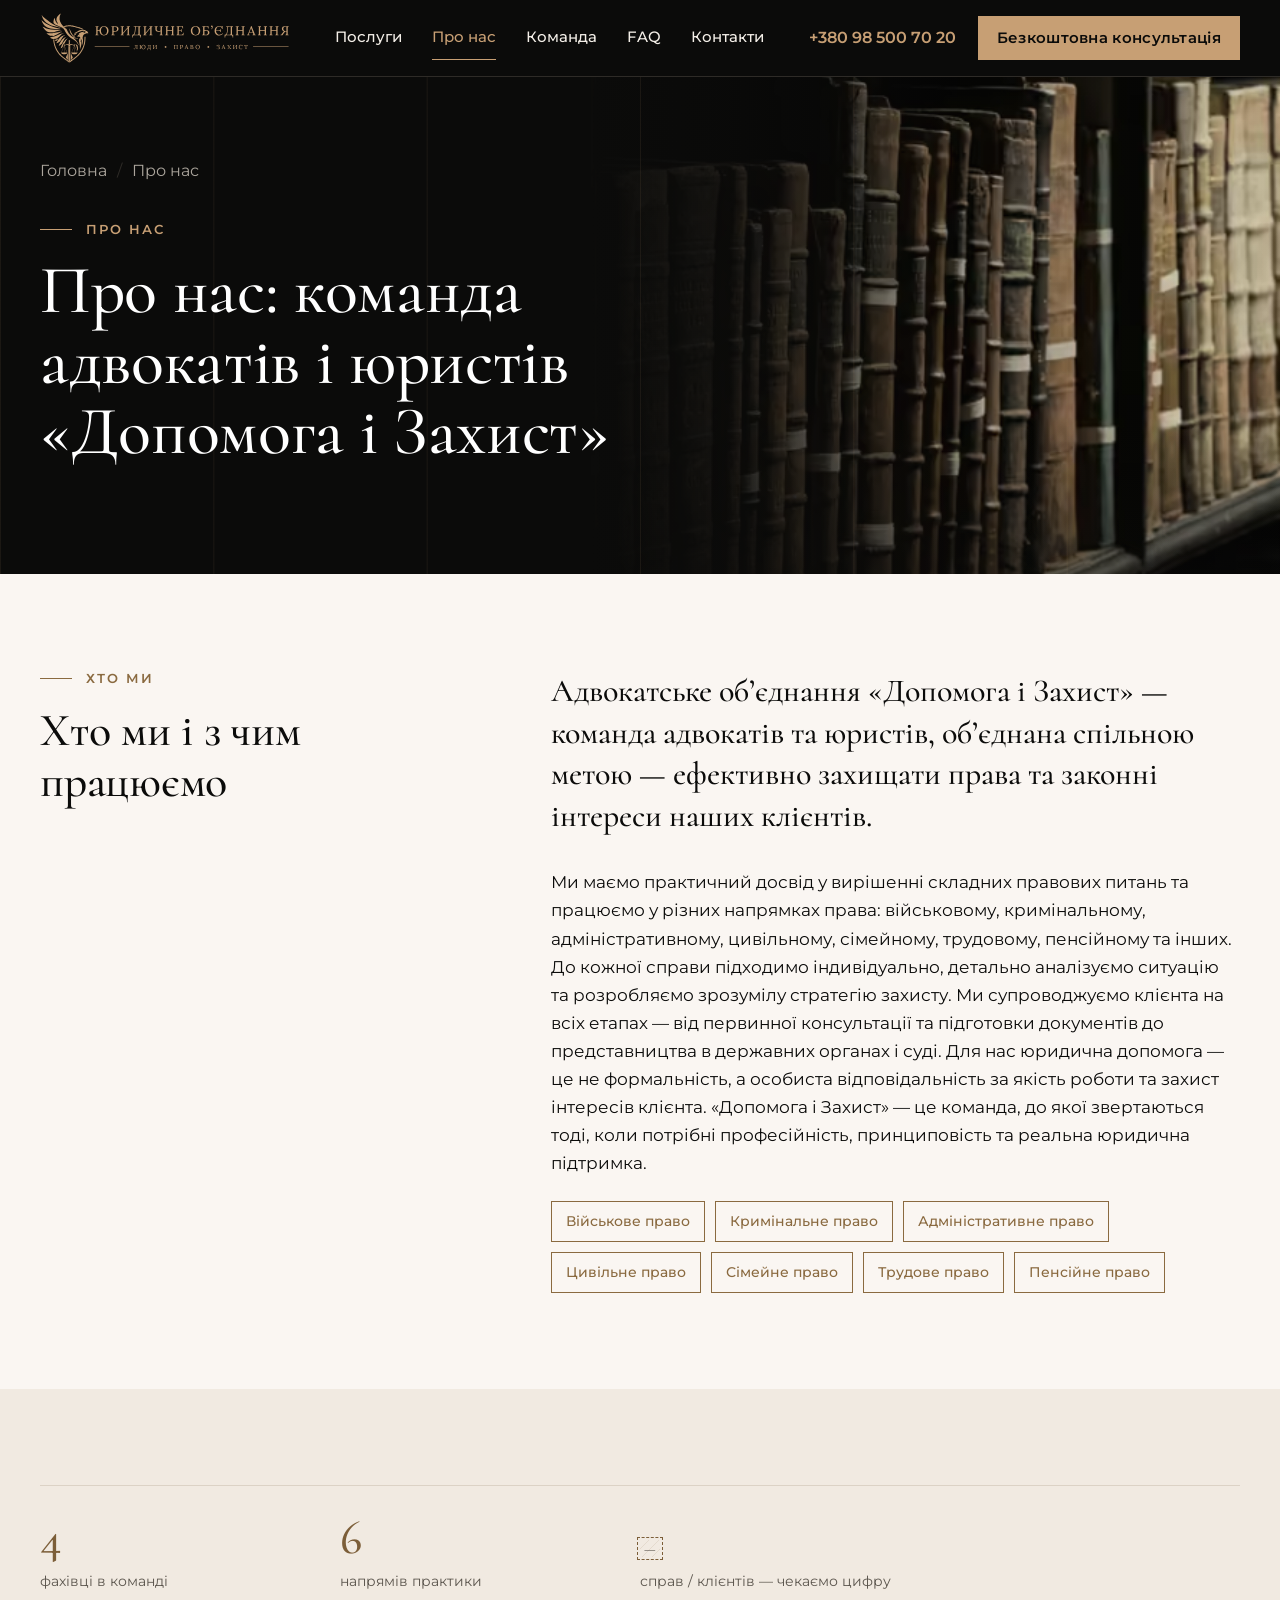
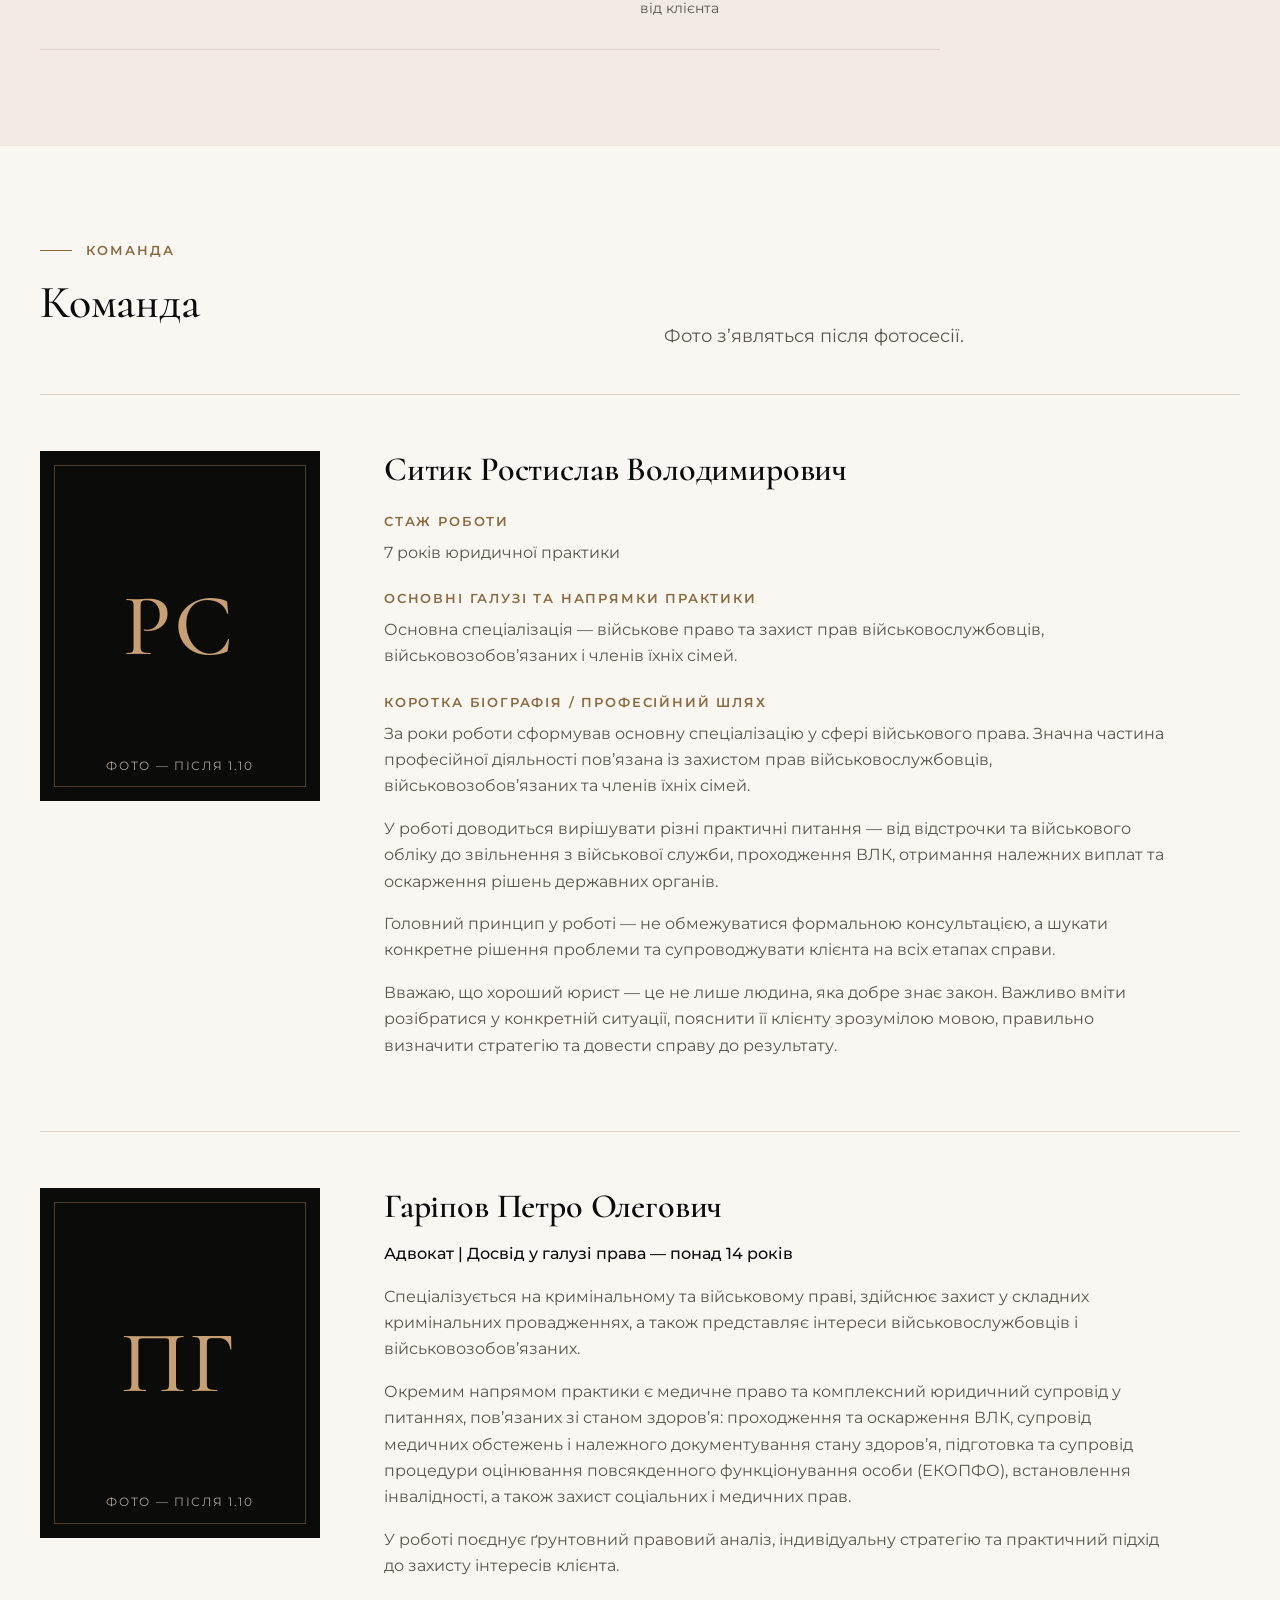
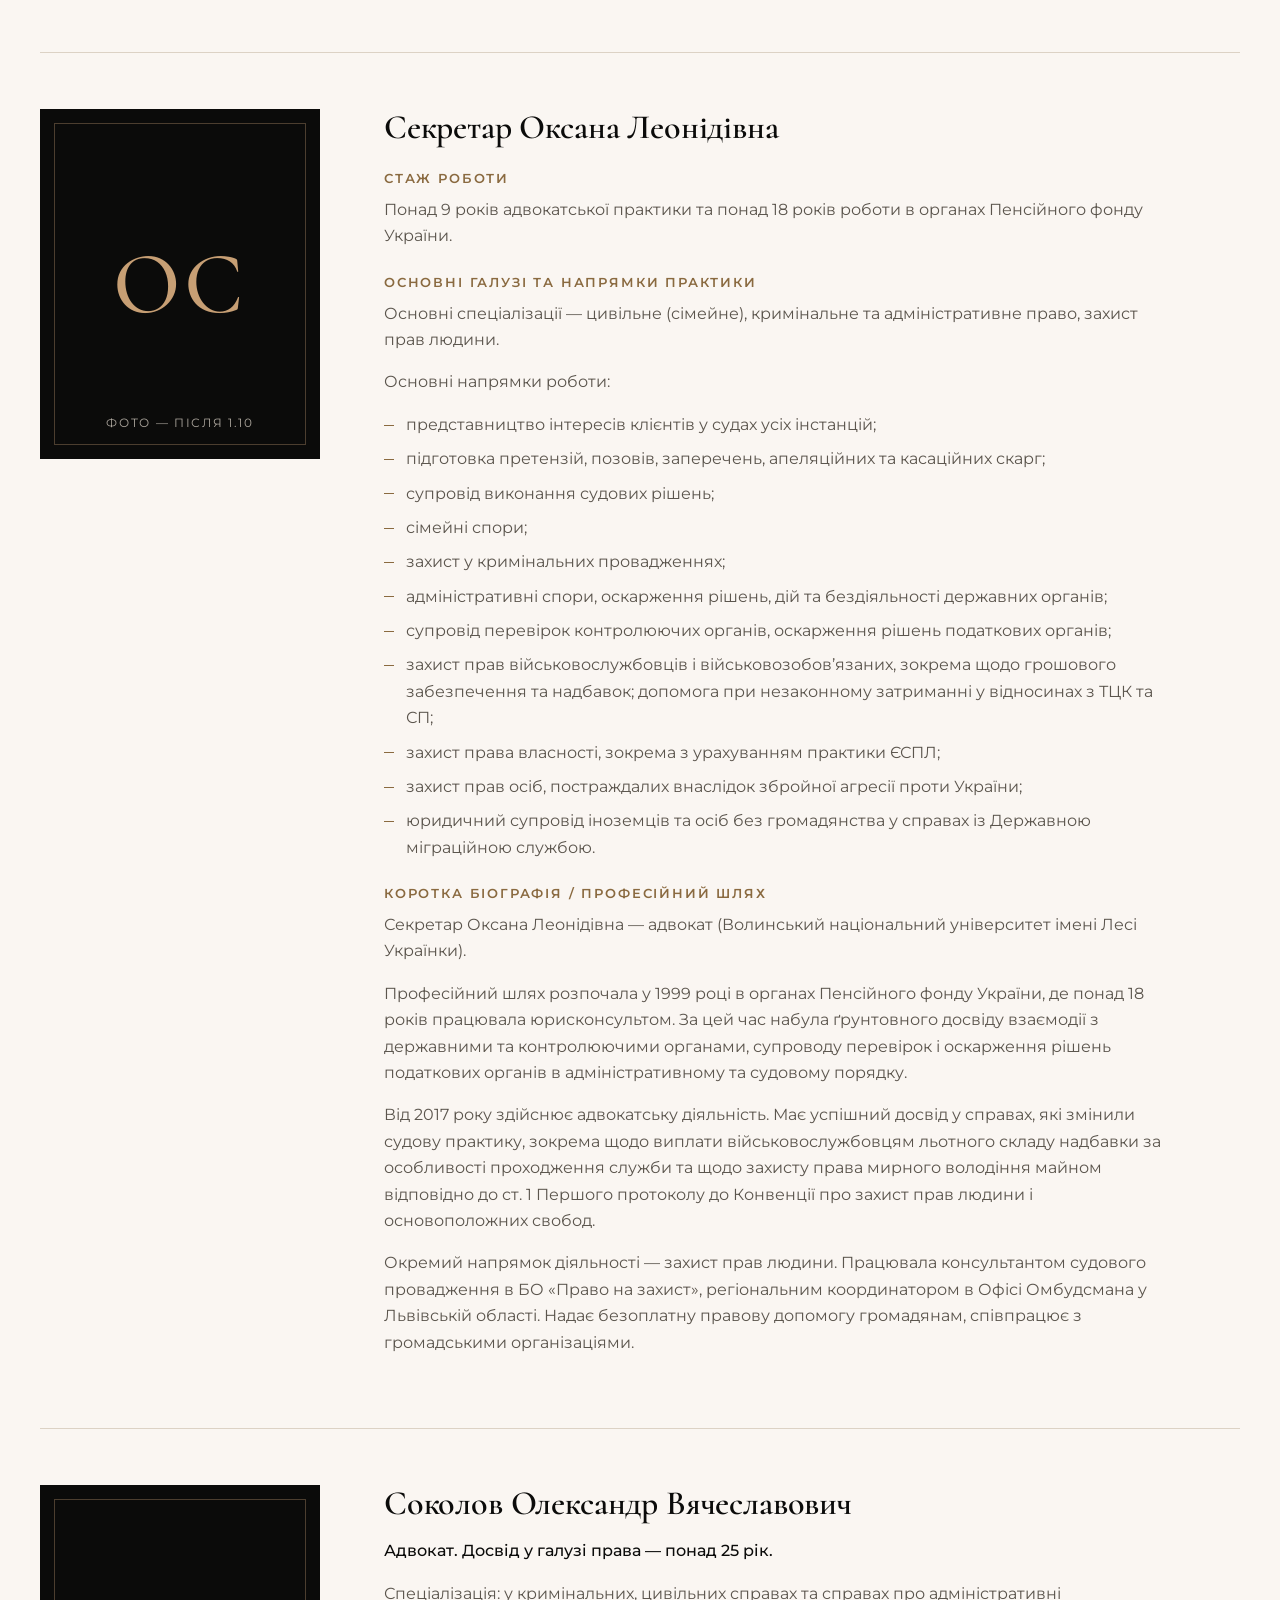
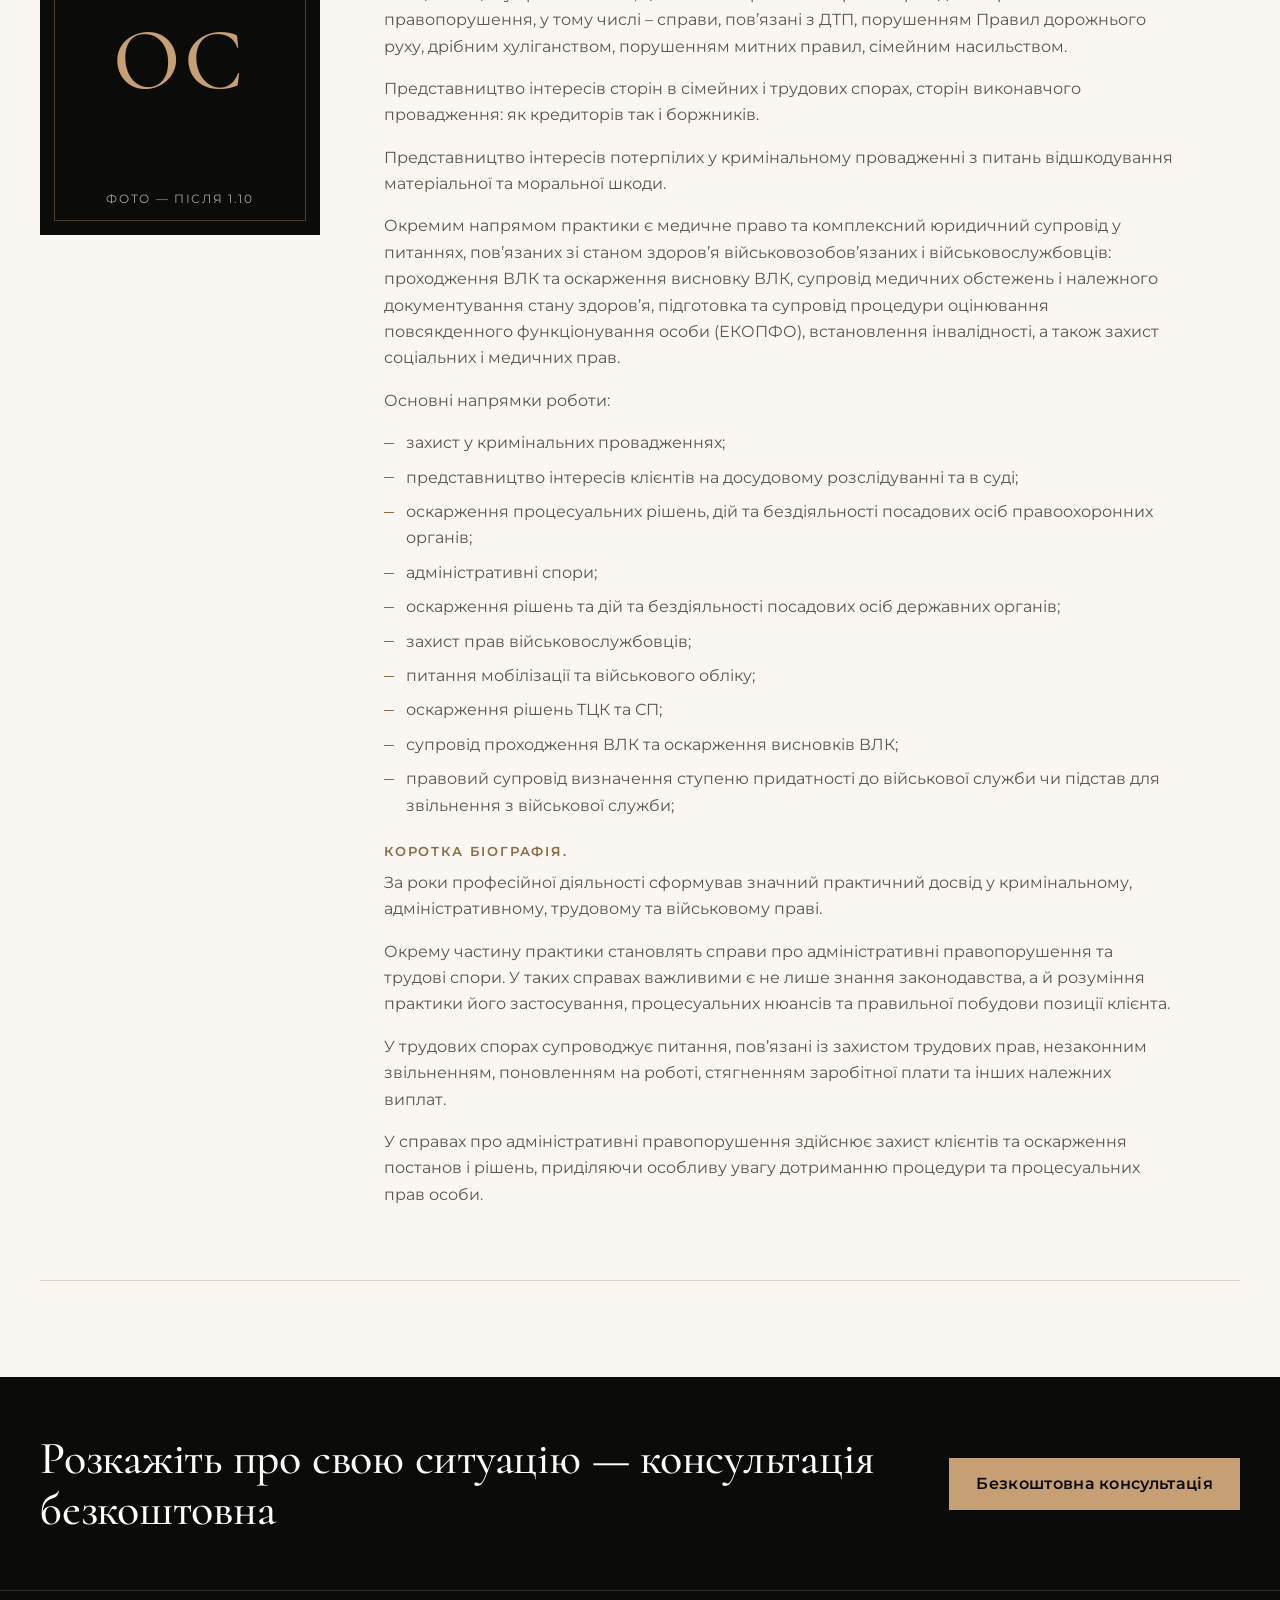
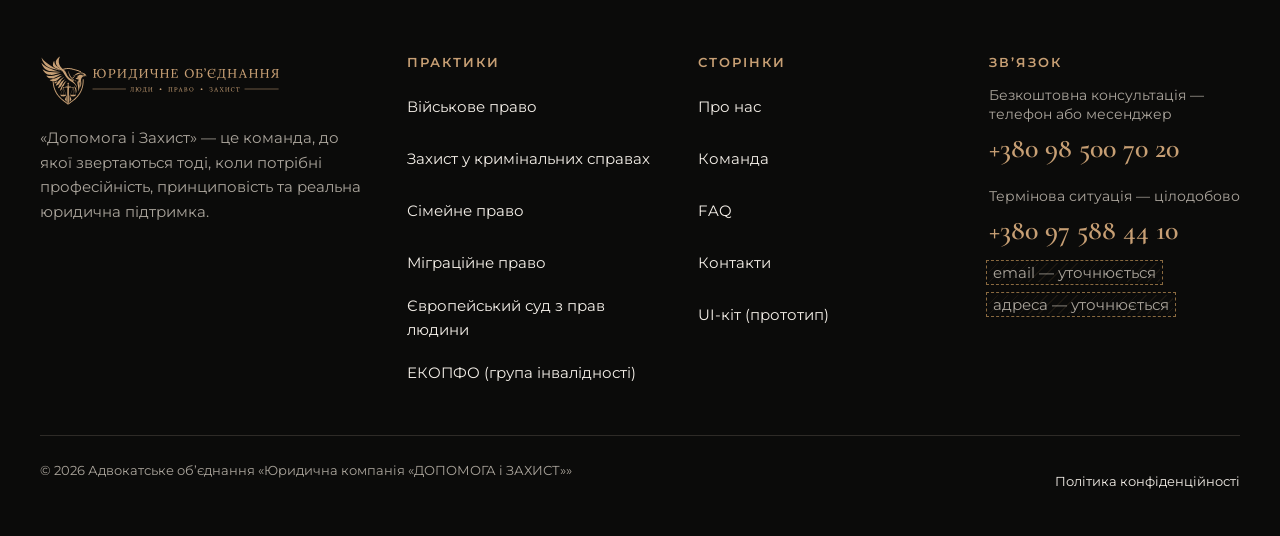
==== prototype/about.html @ 5a38465f "chore: client approval preview Co-Authored-By: Claude Opus 5.5 (1M context) <noreply@anthropic.com>" ====
<!doctype html>
<html lang="uk">
<head>
<meta charset="utf-8">
<meta name="viewport" content="width=device-width, initial-scale=1, viewport-fit=cover">
<meta name="robots" content="noindex,nofollow">
<title>Про нас: команда адвокатів і юристів | Допомога і Захист</title>
<meta name="description" content="«Допомога і Захист» — команда адвокатів і юристів: військове, кримінальне, сімейне, міграційне право, ЄСПЛ, ЕКОПФО. Досвід і спеціалізація кожного." data-draft="true">
<link rel="canonical" href="https://pravohelp.com.ua/pro-nas/">
<meta property="og:type" content="website">
<meta property="og:locale" content="uk_UA">
<meta property="og:site_name" content="Допомога і Захист">
<meta property="og:title" content="Про нас: команда адвокатів і юристів | Допомога і Захист">
<meta property="og:description" content="«Допомога і Захист» — команда адвокатів і юристів: військове, кримінальне, сімейне, міграційне право, ЄСПЛ, ЕКОПФО. Досвід і спеціалізація кожного.">
<meta property="og:url" content="https://pravohelp.com.ua/pro-nas/">
<meta property="og:image" content="https://pravohelp.com.ua/brand/favicon/favicon-512.png">
<meta name="twitter:card" content="summary">
<meta name="twitter:title" content="Про нас: команда адвокатів і юристів | Допомога і Захист">
<meta name="twitter:description" content="«Допомога і Захист» — команда адвокатів і юристів: військове, кримінальне, сімейне, міграційне право, ЄСПЛ, ЕКОПФО. Досвід і спеціалізація кожного.">
<meta name="twitter:image" content="https://pravohelp.com.ua/brand/favicon/favicon-512.png">
<script type="application/ld+json">{
 "@context": "https://schema.org",
 "@graph": [
  {
   "@type": [
    "Organization",
    "LegalService"
   ],
   "@id": "https://pravohelp.com.ua/#org",
   "name": "Допомога і Захист",
   "legalName": "Адвокатське об’єднання «Юридична компанія «ДОПОМОГА і ЗАХИСТ»»",
   "url": "https://pravohelp.com.ua/",
   "logo": "https://pravohelp.com.ua/brand/mark-shield.svg",
   "telephone": "+380985007020",
   "areaServed": "UA",
   "knowsAbout": [
    "Військове право",
    "Захист у кримінальних справах",
    "Сімейне право",
    "Міграційне право",
    "Європейський суд з прав людини",
    "ЕКОПФО (група інвалідності)"
   ],
   "contactPoint": [
    {
     "@type": "ContactPoint",
     "contactType": "консультація",
     "telephone": "+380985007020"
    },
    {
     "@type": "ContactPoint",
     "contactType": "термінова допомога",
     "telephone": "+380975884410",
     "hoursAvailable": {
      "@type": "OpeningHoursSpecification",
      "dayOfWeek": [
       "Monday",
       "Tuesday",
       "Wednesday",
       "Thursday",
       "Friday",
       "Saturday",
       "Sunday"
      ],
      "opens": "00:00",
      "closes": "23:59"
     }
    }
   ]
  },
  {
   "@type": "Person",
   "@id": "https://pravohelp.com.ua/pro-nas/#sytyk",
   "name": "Ситик Ростислав Володимирович",
   "worksFor": {
    "@id": "https://pravohelp.com.ua/#org"
   }
  },
  {
   "@type": "Person",
   "@id": "https://pravohelp.com.ua/pro-nas/#haripov",
   "name": "Гаріпов Петро Олегович",
   "worksFor": {
    "@id": "https://pravohelp.com.ua/#org"
   },
   "jobTitle": "Адвокат"
  },
  {
   "@type": "Person",
   "@id": "https://pravohelp.com.ua/pro-nas/#sekretar",
   "name": "Секретар Оксана Леонідівна",
   "worksFor": {
    "@id": "https://pravohelp.com.ua/#org"
   },
   "jobTitle": "Адвокат"
  },
  {
   "@type": "Person",
   "@id": "https://pravohelp.com.ua/pro-nas/#sokolov",
   "name": "Соколов Олександр Вячеславович",
   "worksFor": {
    "@id": "https://pravohelp.com.ua/#org"
   },
   "jobTitle": "Адвокат"
  },
  {
   "@type": "BreadcrumbList",
   "@id": "https://pravohelp.com.ua/pro-nas/#breadcrumb",
   "itemListElement": [
    {
     "@type": "ListItem",
     "position": 1,
     "name": "Головна",
     "item": "https://pravohelp.com.ua/"
    },
    {
     "@type": "ListItem",
     "position": 2,
     "name": "Про нас",
     "item": "https://pravohelp.com.ua/pro-nas/"
    }
   ]
  }
 ]
}</script>
<link rel="icon" href="../brand/favicon/favicon.svg" type="image/svg+xml">
<link rel="preload" href="fonts/cormorant-cyrillic-500-normal.woff2" as="font" type="font/woff2" crossorigin>
<link rel="preload" href="fonts/montserrat-cyrillic-400-normal.woff2" as="font" type="font/woff2" crossorigin>
<link rel="stylesheet" href="assets/style.css">
</head>
<body>
<a class="skip" href="#main">Перейти до змісту</a>
<header class="site-header">
  <div class="container">
    <a class="brand" href="index.html"><img src="../brand/logo-horizontal-dark.svg" alt="Допомога і Захист — на головну" width="250" height="53"></a>
    <nav class="nav" aria-label="Головне меню"><ul><li><a href="index.html#practices">Послуги</a></li><li><a href="about.html" aria-current="page">Про нас</a></li><li><a href="about.html#team">Команда</a></li><li><a href="faq.html">FAQ</a></li><li><a href="contacts.html">Контакти</a></li></ul></nav>
    <div class="header-cta">
      <a class="tel" href="tel:+380985007020">+380 98 500 70 20</a>
      <a class="btn btn--gold" href="contacts.html#form">Безкоштовна консультація</a>
    </div>
    <button class="burger" type="button" aria-expanded="false" aria-controls="mobile-nav"><span></span><span></span><span></span><span class="visually-hidden">Меню</span></button>
  </div>
  <nav class="mobile-nav" id="mobile-nav" aria-label="Мобільне меню"><div class="mobile-nav__top"><span class="mobile-nav__title">Меню</span><button class="mobile-nav__close" type="button" aria-label="Закрити меню"><span aria-hidden="true"></span><span aria-hidden="true"></span></button></div><ul><li><a href="index.html#practices">Послуги</a></li><li><a href="about.html" aria-current="page">Про нас</a></li><li><a href="about.html#team">Команда</a></li><li><a href="faq.html">FAQ</a></li><li><a href="contacts.html">Контакти</a></li></ul><div class="mobile-nav__cta"><a class="btn btn--gold" href="contacts.html#form">Безкоштовна консультація</a><a class="tel-big" href="tel:+380985007020">+380 98 500 70 20</a></div></nav>
</header>
<main id="main">

<section class="page-hero page-hero--photo" aria-labelledby="a-title">
  <div class="hero-photo" aria-hidden="true"><picture><source media="(min-width: 960px)" type="image/avif" srcset="img/law-library-960.avif 960w, img/law-library-1600.avif 1600w" sizes="62vw"><source media="(min-width: 960px)" type="image/webp" srcset="img/law-library-960.webp 960w, img/law-library-1600.webp 1600w" sizes="62vw"><source media="(min-width: 960px)" srcset="img/law-library-960.jpg 960w, img/law-library-1600.jpg 1600w" sizes="62vw"><source type="image/avif" srcset="img/law-library-m-480.avif 480w, img/law-library-m-960.avif 960w" sizes="100vw"><source type="image/webp" srcset="img/law-library-m-480.webp 480w, img/law-library-m-960.webp 960w" sizes="100vw"><img src="img/law-library-m-480.jpg" srcset="img/law-library-m-480.jpg 480w, img/law-library-m-960.jpg 960w" sizes="100vw" width="480" height="640" alt="" decoding="async"></picture></div>
  <div class="container">
    <nav class="crumbs" aria-label="Хлібні крихти"><ol><li><a href="index.html">Головна</a></li><li aria-current="page">Про нас</li></ol></nav>
    <p class="eyebrow">Про нас</p>
    <h1 id="a-title" data-draft="true">Про нас: команда адвокатів і юристів «Допомога і Захист»</h1>
  </div>
</section>

<section class="section" aria-labelledby="story-title">
  <div class="container two-col">
    <div><p class="eyebrow">Хто ми</p><h2 id="story-title" data-draft="true">Хто ми і з чим працюємо</h2></div>
    <div class="prose">
      <p class="big">Адвокатське об’єднання «Допомога і Захист» — команда адвокатів та юристів, об’єднана спільною метою — ефективно захищати права та законні інтереси наших клієнтів.</p>
      <p>Ми маємо практичний досвід у вирішенні складних правових питань та працюємо у різних напрямках права: військовому, кримінальному, адміністративному, цивільному, сімейному, трудовому, пенсійному та інших. До кожної справи підходимо індивідуально, детально аналізуємо ситуацію та розробляємо зрозумілу стратегію захисту. Ми супроводжуємо клієнта на всіх етапах — від первинної консультації та підготовки документів до представництва в державних органах і суді. Для нас юридична допомога — це не формальність, а особиста відповідальність за якість роботи та захист інтересів клієнта. «Допомога і Захист» — це команда, до якої звертаються тоді, коли потрібні професійність, принциповість та реальна юридична підтримка.</p>
      <ul class="areas" aria-label="Напрями права" data-draft="true"><li>Військове право</li><li>Кримінальне право</li><li>Адміністративне право</li><li>Цивільне право</li><li>Сімейне право</li><li>Трудове право</li><li>Пенсійне право</li></ul>
    </div>
  </div>
</section>

<section class="section section--sand" aria-labelledby="facts-title">
  <div class="container">
    <h2 id="facts-title" class="visually-hidden">Коротко</h2>
    <ul class="stats" data-draft="true">
      <li><strong>4</strong><span>фахівці в команді</span></li>
      <li><strong>6</strong><span>напрямів практики</span></li>
      <li><strong><span class="ph">—</span></strong><span>справ / клієнтів — чекаємо цифру від клієнта</span></li>
    </ul>
  </div>
</section>

<section class="section" id="team" aria-labelledby="team-title">
  <div class="container">
    <div class="section-head section-head--split">
      <div><p class="eyebrow">Команда</p><h2 id="team-title">Команда</h2></div>
      <p class="lead" data-draft="true">Фото з’являться після фотосесії.</p>
    </div>
    <div class="bios">
      <article class="bio">
        <div class="bio__side"><div class="member__photo" role="img" aria-label="Фото буде після фотосесії"><span class="member__initials" aria-hidden="true">РС</span><small data-draft="true">Фото — після 1.10</small></div></div>
        <div class="bio__body"><h3>Ситик Ростислав Володимирович</h3><div class="bio__text"><h4>Стаж роботи</h4><p>7 років юридичної практики</p><h4>Основні галузі та напрямки практики</h4><p>Основна спеціалізація — військове право та захист прав військовослужбовців, військовозобов’язаних і членів їхніх сімей.</p><h4>Коротка біографія / професійний шлях</h4><p>За роки роботи сформував основну спеціалізацію у сфері військового права. Значна частина професійної діяльності пов’язана із захистом прав військовослужбовців, військовозобов’язаних та членів їхніх сімей.</p><p>У роботі доводиться вирішувати різні практичні питання — від відстрочки та військового обліку до звільнення з військової служби, проходження ВЛК, отримання належних виплат та оскарження рішень державних органів.</p><p>Головний принцип у роботі — не обмежуватися формальною консультацією, а шукати конкретне рішення проблеми та супроводжувати клієнта на всіх етапах справи.</p><p>Вважаю, що хороший юрист — це не лише людина, яка добре знає закон. Важливо вміти розібратися у конкретній ситуації, пояснити її клієнту зрозумілою мовою, правильно визначити стратегію та довести справу до результату.</p></div></div>
      </article>
      <article class="bio">
        <div class="bio__side"><div class="member__photo" role="img" aria-label="Фото буде після фотосесії"><span class="member__initials" aria-hidden="true">ПГ</span><small data-draft="true">Фото — після 1.10</small></div></div>
        <div class="bio__body"><h3>Гаріпов Петро Олегович</h3><div class="bio__text"><p>Адвокат | Досвід у галузі права — понад 14 років</p><p>Спеціалізується на кримінальному та військовому праві, здійснює захист у складних кримінальних провадженнях, а також представляє інтереси військовослужбовців і військовозобов’язаних.</p><p>Окремим напрямом практики є медичне право та комплексний юридичний супровід у питаннях, пов’язаних зі станом здоров’я: проходження та оскарження ВЛК, супровід медичних обстежень і належного документування стану здоров’я, підготовка та супровід процедури оцінювання повсякденного функціонування особи (ЕКОПФО), встановлення інвалідності, а також захист соціальних і медичних прав.</p><p>У роботі поєднує ґрунтовний правовий аналіз, індивідуальну стратегію та практичний підхід до захисту інтересів клієнта.</p></div></div>
      </article>
      <article class="bio">
        <div class="bio__side"><div class="member__photo" role="img" aria-label="Фото буде після фотосесії"><span class="member__initials" aria-hidden="true">ОС</span><small data-draft="true">Фото — після 1.10</small></div></div>
        <div class="bio__body"><h3>Секретар Оксана Леонідівна</h3><div class="bio__text"><h4>Стаж роботи</h4><p>Понад 9 років адвокатської практики та понад 18 років роботи в органах Пенсійного фонду України.</p><h4>Основні галузі та напрямки практики</h4><p>Основні спеціалізації — цивільне (сімейне), кримінальне та адміністративне право, захист прав людини.</p><p>Основні напрямки роботи:</p><ul><li>представництво інтересів клієнтів у судах усіх інстанцій;</li><li>підготовка претензій, позовів, заперечень, апеляційних та касаційних скарг;</li><li>супровід виконання судових рішень;</li><li>сімейні спори;</li><li>захист у кримінальних провадженнях;</li><li>адміністративні спори, оскарження рішень, дій та бездіяльності державних органів;</li><li>супровід перевірок контролюючих органів, оскарження рішень податкових органів;</li><li>захист прав військовослужбовців і військовозобов’язаних, зокрема щодо грошового забезпечення та надбавок; допомога при незаконному затриманні у відносинах з ТЦК та СП;</li><li>захист права власності, зокрема з урахуванням практики ЄСПЛ;</li><li>захист прав осіб, постраждалих внаслідок збройної агресії проти України;</li><li>юридичний супровід іноземців та осіб без громадянства у справах із Державною міграційною службою.</li></ul><h4>Коротка біографія / професійний шлях</h4><p>Секретар Оксана Леонідівна — адвокат (Волинський національний університет імені Лесі Українки).</p><p>Професійний шлях розпочала у 1999 році в органах Пенсійного фонду України, де понад 18 років працювала юрисконсультом. За цей час набула ґрунтовного досвіду взаємодії з державними та контролюючими органами, супроводу перевірок і оскарження рішень податкових органів в адміністративному та судовому порядку.</p><p>Від 2017 року здійснює адвокатську діяльність. Має успішний досвід у справах, які змінили судову практику, зокрема щодо виплати військовослужбовцям льотного складу надбавки за особливості проходження служби та щодо захисту права мирного володіння майном відповідно до ст. 1 Першого протоколу до Конвенції про захист прав людини і основоположних свобод.</p><p>Окремий напрямок діяльності — захист прав людини. Працювала консультантом судового провадження в БО «Право на захист», регіональним координатором в Офісі Омбудсмана у Львівській області. Надає безоплатну правову допомогу громадянам, співпрацює з громадськими організаціями.</p></div></div>
      </article>
      <article class="bio">
        <div class="bio__side"><div class="member__photo" role="img" aria-label="Фото буде після фотосесії"><span class="member__initials" aria-hidden="true">ОС</span><small data-draft="true">Фото — після 1.10</small></div></div>
        <div class="bio__body"><h3>Соколов Олександр <span data-typo="true" title="Друкарська помилка в джерелі — уточнити">Вячеславович</span></h3><div class="bio__text"><p>Адвокат. Досвід у галузі права — <span data-typo="true" title="Друкарська помилка в джерелі — уточнити">понад 25 рік</span>.</p><p>Спеціалізація: у кримінальних, цивільних справах та справах про адміністративні правопорушення, у тому числі – справи, пов’язані з ДТП, порушенням Правил дорожнього руху, дрібним хуліганством, порушенням митних правил, сімейним насильством.</p><p>Представництво інтересів сторін в сімейних і трудових спорах, сторін виконавчого провадження: як кредиторів так і боржників.</p><p>Представництво інтересів потерпілих у кримінальному провадженні з питань відшкодування матеріальної та моральної шкоди.</p><p>Окремим напрямом практики є медичне право та комплексний юридичний супровід у питаннях, пов’язаних зі станом здоров’я військовозобов’язаних і військовослужбовців: проходження ВЛК та оскарження висновку ВЛК, супровід медичних обстежень і належного документування стану здоров’я, підготовка та супровід процедури оцінювання повсякденного функціонування особи (ЕКОПФО), встановлення інвалідності, а також захист соціальних і медичних прав.</p><p>Основні напрямки роботи:</p><ul><li>захист у кримінальних провадженнях;</li><li>представництво інтересів клієнтів на досудовому розслідуванні та в суді;</li><li>оскарження процесуальних рішень, дій та бездіяльності посадових осіб правоохоронних органів;</li><li>адміністративні спори;</li><li><span data-typo="true" title="Друкарська помилка в джерелі — уточнити">оскарження рішень та дій та бездіяльності</span> посадових осіб державних органів;</li><li>захист прав військовослужбовців;</li><li>питання мобілізації та військового обліку;</li><li>оскарження рішень ТЦК та СП;</li><li>супровід проходження ВЛК та оскарження висновків ВЛК;</li><li>правовий супровід визначення <span data-typo="true" title="Друкарська помилка в джерелі — уточнити">ступеню придатності</span> до військової служби чи підстав для звільнення з військової служби;</li></ul><h4>Коротка біографія.</h4><p>За роки професійної діяльності сформував значний практичний досвід у кримінальному, адміністративному, трудовому та військовому праві.</p><p>Окрему частину практики становлять справи про адміністративні правопорушення та трудові спори. У таких справах важливими є не лише знання законодавства, а й розуміння практики його застосування, процесуальних нюансів та правильної побудови позиції клієнта.</p><p>У трудових спорах супроводжує питання, пов’язані із захистом трудових прав, незаконним звільненням, поновленням на роботі, стягненням заробітної плати та інших належних виплат.</p><p>У справах про адміністративні правопорушення здійснює захист клієнтів та оскарження постанов і рішень, приділяючи особливу увагу дотриманню процедури та процесуальних прав особи.</p></div></div>
      </article>
    </div>
  </div>
</section>

<section class="cta-band" aria-labelledby="cta-title">
  <div class="container">
    <h2 id="cta-title" data-draft="true">Розкажіть про свою ситуацію — консультація безкоштовна</h2>
    <a class="btn btn--gold" href="contacts.html#form">Безкоштовна консультація</a>
  </div>
</section>
</main>
<footer class="site-footer">
  <div class="container">
    <div>
      <a class="brand" href="index.html"><img src="../brand/logo-horizontal-dark.svg" alt="Допомога і Захист" width="240" height="51"></a>
      <p style="margin-top:20px;max-width:34ch">«Допомога і Захист» — це команда, до якої звертаються тоді, коли потрібні професійність, принциповість та реальна юридична підтримка.</p>
    </div>
    <div>
      <h2>Практики</h2>
      <ul><li><a href="practice.html">Військове право</a></li><li><a href="practice.html">Захист у кримінальних справах</a></li><li><a href="practice.html">Сімейне право</a></li><li><a href="practice.html">Міграційне право</a></li><li><a href="practice.html">Європейський суд з прав людини</a></li><li><a href="practice.html">ЕКОПФО (група інвалідності)</a></li></ul>
    </div>
    <div>
      <h2>Сторінки</h2>
      <ul><li><a href="about.html">Про нас</a></li><li><a href="about.html#team">Команда</a></li><li><a href="faq.html">FAQ</a></li><li><a href="contacts.html">Контакти</a></li><li><a href="ui-kit.html">UI-кіт (прототип)</a></li></ul>
    </div>
    <div>
      <h2>Зв’язок</h2>
      <ul>
        <li class="foot-tel"><small>Безкоштовна консультація — телефон або месенджер</small><a class="tel" href="tel:+380985007020">+380 98 500 70 20</a></li>
        <li class="foot-tel"><small>Термінова ситуація — цілодобово</small><a class="tel" href="tel:+380975884410">+380 97 588 44 10</a></li>
        <li><span class="ph" data-draft="true">email — уточнюється</span></li>
        <li><span class="ph" data-draft="true">адреса — уточнюється</span></li>
      </ul>
    </div>
    <div class="footer-bottom">
      <span>© 2026 Адвокатське об’єднання «Юридична компанія «ДОПОМОГА і ЗАХИСТ»»</span>
      <a href="#" data-draft="true">Політика конфіденційності</a>
    </div>
  </div>
</footer>
<nav class="mobile-bar" aria-label="Швидкий зв’язок">
  <a href="tel:+380985007020"><svg viewBox="0 0 24 24" fill="none" stroke="currentColor" stroke-width="1.6" aria-hidden="true"><path d="M5 3h4l2 5-2.5 1.5a11 11 0 0 0 6 6L16 13l5 2v4a2 2 0 0 1-2 2A16 16 0 0 1 3 5a2 2 0 0 1 2-2z"/></svg>Зателефонувати</a>
  <a href="contacts.html#form"><svg viewBox="0 0 24 24" fill="none" stroke="currentColor" stroke-width="1.6" aria-hidden="true"><path d="M4 5h16v11H9l-5 4z"/></svg>Написати</a>
</nav>
<script src="assets/site.js" defer></script>
</body>
</html>
---- prototype/assets/style.css ----
/* Допомога і Захист — static prototype. Tokens → theme.json hand-off (see ui-kit.html). */

/* ---------- Fonts (self-hosted, OFL 1.1, cyrillic + latin subsets) ---------- */
@font-face { font-family: "Cormorant"; font-style: normal; font-weight: 500; font-display: swap;
  src: url("../fonts/cormorant-cyrillic-500-normal.woff2") format("woff2");
  unicode-range: U+0301, U+0400-045F, U+0490-0491, U+04B0-04B1, U+2116; }
@font-face { font-family: "Cormorant"; font-style: normal; font-weight: 500; font-display: swap;
  src: url("../fonts/cormorant-latin-500-normal.woff2") format("woff2");
  unicode-range: U+0000-00FF, U+0131, U+0152-0153, U+02BB-02BC, U+02C6, U+02DA, U+02DC, U+0304, U+0308, U+0329, U+2000-206F, U+20AC, U+2122, U+2191, U+2193, U+2212, U+2215, U+FEFF, U+FFFD; }
@font-face { font-family: "Cormorant"; font-style: normal; font-weight: 600; font-display: swap;
  src: url("../fonts/cormorant-cyrillic-600-normal.woff2") format("woff2");
  unicode-range: U+0301, U+0400-045F, U+0490-0491, U+04B0-04B1, U+2116; }
@font-face { font-family: "Cormorant"; font-style: normal; font-weight: 600; font-display: swap;
  src: url("../fonts/cormorant-latin-600-normal.woff2") format("woff2");
  unicode-range: U+0000-00FF, U+0131, U+0152-0153, U+02BB-02BC, U+02C6, U+02DA, U+02DC, U+0304, U+0308, U+0329, U+2000-206F, U+20AC, U+2122, U+2191, U+2193, U+2212, U+2215, U+FEFF, U+FFFD; }
@font-face { font-family: "Montserrat"; font-style: normal; font-weight: 400; font-display: swap;
  src: url("../fonts/montserrat-cyrillic-400-normal.woff2") format("woff2");
  unicode-range: U+0301, U+0400-045F, U+0490-0491, U+04B0-04B1, U+2116; }
@font-face { font-family: "Montserrat"; font-style: normal; font-weight: 400; font-display: swap;
  src: url("../fonts/montserrat-latin-400-normal.woff2") format("woff2");
  unicode-range: U+0000-00FF, U+0131, U+0152-0153, U+02BB-02BC, U+02C6, U+02DA, U+02DC, U+0304, U+0308, U+0329, U+2000-206F, U+20AC, U+2122, U+2191, U+2193, U+2212, U+2215, U+FEFF, U+FFFD; }
@font-face { font-family: "Montserrat"; font-style: normal; font-weight: 500; font-display: swap;
  src: url("../fonts/montserrat-cyrillic-500-normal.woff2") format("woff2");
  unicode-range: U+0301, U+0400-045F, U+0490-0491, U+04B0-04B1, U+2116; }
@font-face { font-family: "Montserrat"; font-style: normal; font-weight: 500; font-display: swap;
  src: url("../fonts/montserrat-latin-500-normal.woff2") format("woff2");
  unicode-range: U+0000-00FF, U+0131, U+0152-0153, U+02BB-02BC, U+02C6, U+02DA, U+02DC, U+0304, U+0308, U+0329, U+2000-206F, U+20AC, U+2122, U+2191, U+2193, U+2212, U+2215, U+FEFF, U+FFFD; }
@font-face { font-family: "Montserrat"; font-style: normal; font-weight: 600; font-display: swap;
  src: url("../fonts/montserrat-cyrillic-600-normal.woff2") format("woff2");
  unicode-range: U+0301, U+0400-045F, U+0490-0491, U+04B0-04B1, U+2116; }
@font-face { font-family: "Montserrat"; font-style: normal; font-weight: 600; font-display: swap;
  src: url("../fonts/montserrat-latin-600-normal.woff2") format("woff2");
  unicode-range: U+0000-00FF, U+0131, U+0152-0153, U+02BB-02BC, U+02C6, U+02DA, U+02DC, U+0304, U+0308, U+0329, U+2000-206F, U+20AC, U+2122, U+2191, U+2193, U+2212, U+2215, U+FEFF, U+FFFD; }

/* ---------- Tokens ---------- */
:root {
  --cream: #FAF6F2;       /* base */
  --paper: #FFFFFF;       /* fields, raised panels on cream */
  --sand: #F1EAE1;        /* alt section on light */
  --black: #0B0B0A;       /* header, hero, urgent, footer */
  --black-2: #171614;     /* raised panel on dark */
  --gold: #C79F74;        /* accent ON DARK ONLY */
  --bronze: #8A6A40;      /* accent text/links/lines ON LIGHT */
  --bronze-deep: #7C5E38; /* bronze text on sand (4.5:1 needs it) */
  --ink: #0B0B0A;         /* body text on light */
  --ink-muted: #5B554D;   /* secondary text on light */
  --on-dark: #F4EFE8;     /* body text on dark */
  --on-dark-muted: #ABA59C;
  --rule: #DCD2C5;        /* hairline on light (decorative) */
  --rule-dark: #2E2B27;   /* hairline on dark (decorative) */
  --field-border: #7A7369;/* input borders ≥3:1 on white */
  --error: #A1301F;

  --font-display: "Cormorant", "Times New Roman", serif;
  --font-body: "Montserrat", "Helvetica Neue", Arial, sans-serif;

  --container: 1200px;
  --gutter: 20px;
  --section: 64px;
  --radius: 0;
  --bar-h: 60px;
}
@media (min-width: 768px) { :root { --gutter: 32px; --section: 96px; } }

/* ---------- Base ---------- */
*, *::before, *::after { box-sizing: border-box; }
html { -webkit-text-size-adjust: 100%; scroll-behavior: smooth; }
body {
  margin: 0; background: var(--cream); color: var(--ink);
  font: 400 16px/1.65 var(--font-body);
  overflow-wrap: break-word;
}
@media (max-width: 767.98px) { body { padding-bottom: var(--bar-h); } }
img, svg { max-width: 100%; display: block; }
a { color: var(--bronze); text-decoration-thickness: 1px; text-underline-offset: 3px; }
a:hover { color: var(--ink); }
h1, h2, h3, h4 { font-family: var(--font-display); font-weight: 600; line-height: 1.1; margin: 0 0 .5em; letter-spacing: -.005em; }
h1 { font-size: clamp(38px, 6.2vw, 68px); font-weight: 500; line-height: 1.04; }
h2 { font-size: clamp(31px, 4vw, 46px); font-weight: 500; }
h3 { font-size: clamp(23px, 2.2vw, 27px); }
h4 { font-size: 21px; }
p { margin: 0 0 1em; }
ul, ol { margin: 0; padding: 0; }
:focus-visible { outline: 2px solid var(--bronze); outline-offset: 3px; }
.dark :focus-visible, .site-header :focus-visible, .site-footer :focus-visible, .mobile-bar :focus-visible { outline-color: var(--gold); }
.skip { position: absolute; left: -9999px; top: 8px; z-index: 100; background: var(--gold); color: var(--black); padding: 10px 16px; font-weight: 600; }
.skip:focus { left: 8px; }
.visually-hidden { position: absolute !important; width: 1px; height: 1px; overflow: hidden; clip: rect(0 0 0 0); white-space: nowrap; }

.container { width: 100%; max-width: calc(var(--container) + 2 * var(--gutter)); margin: 0 auto; padding: 0 var(--gutter); }
.section { padding: var(--section) 0; }
.section--sand { background: var(--sand); --bronze: var(--bronze-deep); }
.dark { background: var(--black); color: var(--on-dark); }
.dark a:not(.btn) { color: var(--gold); }
.dark a:not(.btn):hover { color: var(--on-dark); }

/* Small uppercase label with rule */
.eyebrow {
  display: flex; align-items: center; gap: 14px; margin: 0 0 18px;
  font: 600 13px/1.3 var(--font-body); letter-spacing: .16em; text-transform: uppercase; color: var(--bronze);
}
.eyebrow::before { content: ""; width: 32px; height: 1px; background: currentColor; flex: none; }
.dark .eyebrow { color: var(--gold); }
.lead { font-size: 18px; line-height: 1.6; color: var(--ink-muted); max-width: 62ch; }
.dark .lead { color: var(--on-dark-muted); }
.section-head { display: grid; gap: 8px 48px; margin-bottom: 44px; }
@media (min-width: 960px) { .section-head--split { grid-template-columns: 1fr 1fr; align-items: end; } .section-head--split .lead { margin: 0; } }

/* Placeholder / draft markers (prototype only) */
.ph { white-space: normal; background: repeating-linear-gradient(135deg, transparent 0 6px, rgba(138,106,64,.12) 6px 7px); outline: 1px dashed var(--bronze); outline-offset: 2px; padding: 0 4px; }
.dark .ph { outline-color: var(--gold); background: repeating-linear-gradient(135deg, transparent 0 6px, rgba(199,159,116,.16) 6px 7px); }
.proto-note { font-size: 13px; color: var(--ink-muted); border-left: 2px solid var(--bronze); padding: 4px 0 4px 12px; margin: 24px 0 0; }
.dark .proto-note { color: var(--on-dark-muted); border-color: var(--gold); }

/* ---------- Buttons ---------- */
.btn {
  display: inline-flex; align-items: center; justify-content: center; gap: 10px;
  min-height: 52px; padding: 14px 26px; border: 1px solid transparent; border-radius: 0;
  font: 600 16px/1.2 var(--font-body); letter-spacing: .02em; text-decoration: none; cursor: pointer;
  transition: background-color .18s ease, color .18s ease, border-color .18s ease;
}
.btn--gold { background: var(--gold); color: var(--black); border-color: var(--gold); }
.btn--gold:hover { background: var(--on-dark); border-color: var(--on-dark); color: var(--black); }
.btn--dark { background: var(--black); color: var(--cream); border-color: var(--black); }
.btn--dark:hover { background: var(--bronze); border-color: var(--bronze); color: var(--paper); }
.btn--ghost { background: transparent; color: var(--ink); border-color: var(--ink); }
.btn--ghost:hover { background: var(--ink); color: var(--cream); }
.dark .btn--ghost { color: var(--on-dark); border-color: var(--gold); }
.dark .btn--ghost:hover { background: var(--gold); color: var(--black); }
.btn:disabled, .btn[aria-disabled="true"] { background: #D8D2CA; border-color: #D8D2CA; color: #3F3B36; cursor: not-allowed; }
.btn:active { transform: translateY(1px); }
.btn--block { width: 100%; }
.link-more { display: inline-flex; align-items: center; gap: 8px; font-weight: 600; font-size: 15px; letter-spacing: .08em; text-transform: uppercase; text-decoration: none; color: var(--bronze); }
.link-more::after { content: "→"; transition: transform .18s ease; }
.link-more:hover::after { transform: translateX(4px); }
.tel-big { font-family: var(--font-display); font-weight: 600; font-size: 30px; line-height: 1; text-decoration: none; letter-spacing: .01em; white-space: nowrap; }

/* ---------- Header ---------- */
.site-header { background: var(--black); color: var(--on-dark); position: sticky; top: 0; z-index: 50; border-bottom: 1px solid var(--rule-dark); }
.site-header .container { display: flex; align-items: center; justify-content: space-between; gap: 24px; min-height: 76px; }
.brand { display: block; flex: none; }
.brand img { width: 220px; height: auto; }
.nav { display: none; }
.nav ul { list-style: none; display: flex; gap: 30px; }
.nav a { color: var(--on-dark); text-decoration: none; font-size: 15px; font-weight: 500; padding: 8px 0; border-bottom: 1px solid transparent; }
.nav a:hover, .nav a[aria-current="page"] { color: var(--gold); border-bottom-color: var(--gold); }
.header-cta { display: none; align-items: center; gap: 22px; }
.header-cta .tel { color: var(--gold); font-weight: 600; text-decoration: none; white-space: nowrap; font-size: 16px; }
.header-cta .btn { min-height: 44px; padding: 10px 18px; font-size: 15px; }
.burger { display: inline-flex; flex-direction: column; justify-content: center; gap: 6px; width: 48px; height: 48px; padding: 12px; background: none; border: 1px solid var(--rule-dark); cursor: pointer; }
.burger span { display: block; height: 1.5px; background: var(--gold); transition: transform .2s ease, opacity .2s ease; }
.burger[aria-expanded="true"] span:nth-child(1) { transform: translateY(7.5px) rotate(45deg); }
.burger[aria-expanded="true"] span:nth-child(2) { opacity: 0; }
.burger[aria-expanded="true"] span:nth-child(3) { transform: translateY(-7.5px) rotate(-45deg); }
.mobile-nav { display: none; border-top: 1px solid var(--rule-dark); padding: 8px var(--gutter) 24px; }
.mobile-nav.is-open { display: block; }
.mobile-nav ul { list-style: none; }
.mobile-nav li { border-bottom: 1px solid var(--rule-dark); }
.mobile-nav a { display: block; padding: 16px 0; color: var(--on-dark); text-decoration: none; font-size: 18px; }
.mobile-nav a[aria-current="page"] { color: var(--gold); }
@media (min-width: 1100px) {
  .nav, .header-cta { display: flex; }
  .burger, .mobile-nav, .mobile-nav.is-open { display: none; }
  .brand img { width: 250px; }
  .site-header .container { min-height: 92px; }
}

/* ---------- Hero ---------- */
.hero { position: relative; overflow: hidden; background: var(--black); color: var(--on-dark); }
.hero::before { /* thin architectural grid */
  content: ""; position: absolute; inset: 0; pointer-events: none;
  background:
    linear-gradient(to right, rgba(199,159,116,.10) 1px, transparent 1px) 0 0 / calc(100% / 6) 100%,
    radial-gradient(ellipse 70% 60% at 85% 40%, rgba(199,159,116,.10), transparent 70%);
}
.hero > .container { position: relative; display: grid; gap: 40px; padding-top: 56px; padding-bottom: 48px; }
.hero h1 { color: #FFFFFF; max-width: 15ch; }
.hero h1 em { font-style: normal; color: var(--gold); }
.hero .lead { color: var(--on-dark-muted); max-width: 56ch; }
.hero-actions { display: flex; flex-wrap: wrap; align-items: center; gap: 18px 28px; margin-top: 28px; }
.hero-actions .btn { min-width: 260px; }
.hero-phone { display: grid; gap: 4px; }
.hero-phone small { font-size: 13px; letter-spacing: .14em; text-transform: uppercase; color: var(--on-dark-muted); }
.hero-phone a { color: var(--gold); }
.hero-mark { display: none; }
.trust { position: relative; border-top: 1px solid var(--rule-dark); }
.trust ul { list-style: none; display: grid; grid-template-columns: 1fr 1fr; }
.trust li { padding: 20px 16px 20px 0; border-bottom: 1px solid var(--rule-dark); font-size: 14px; color: var(--on-dark-muted); }
.trust strong { display: block; font-family: var(--font-display); font-weight: 600; font-size: clamp(22px, 5.6vw, 28px); line-height: 1.1; color: var(--gold); }
@media (min-width: 960px) {
  .hero > .container { grid-template-columns: 1.35fr 1fr; align-items: center; padding-top: 96px; padding-bottom: 96px; min-height: 620px; }
  .hero-mark { display: grid; place-items: center; position: relative; aspect-ratio: 1; border: 1px solid rgba(199,159,116,.35); }
  .hero-mark::before { content: ""; position: absolute; inset: 18px; border: 1px solid rgba(199,159,116,.18); }
  .hero-mark::after { content: ""; position: absolute; left: -1px; top: -1px; width: 64px; height: 64px; border-left: 2px solid var(--gold); border-top: 2px solid var(--gold); }
  .hero-mark img { width: 52%; position: relative; z-index: 1; }
  .trust ul { grid-template-columns: repeat(4, 1fr); }
  .trust li { border-bottom: 0; border-right: 1px solid var(--rule-dark); padding: 26px 24px; }
  .trust li:first-child { padding-left: 0; }
  .trust li:last-child { border-right: 0; }
}

/* Page hero (inner pages) */
.page-hero { background: var(--black); color: var(--on-dark); padding: 48px 0 56px; position: relative; overflow: hidden; }
.page-hero::before { content: ""; position: absolute; inset: 0; pointer-events: none; background: linear-gradient(to right, rgba(199,159,116,.09) 1px, transparent 1px) 0 0 / calc(100% / 6) 100%; }
.page-hero .container { position: relative; }
.page-hero h1 { color: #FFFFFF; margin-bottom: 18px; }
.page-hero .lead { color: var(--on-dark-muted); }
.crumbs { font-size: 14px; margin-bottom: 28px; color: var(--on-dark-muted); }
.crumbs ol { list-style: none; display: flex; flex-wrap: wrap; gap: 6px 10px; }
.crumbs li + li::before { content: "/"; margin-right: 10px; color: var(--rule-dark); }
.crumbs a { color: var(--on-dark-muted); text-decoration: none; }
.crumbs a:hover { color: var(--gold); }
@media (min-width: 960px) { .page-hero { padding: 72px 0 88px; } }

/* ---------- Practice cards (numbered, hairline grid) ---------- */
.cards { list-style: none; display: grid; grid-template-columns: 1fr; border-top: 1px solid var(--rule); }
.card { position: relative; display: flex; flex-direction: column; gap: 14px; padding: 32px 0; border-bottom: 1px solid var(--rule); }
.card__num { font-family: var(--font-display); font-weight: 500; font-size: 44px; line-height: 1; color: var(--bronze); }
.card h3 { margin: 0; }
.card h3 a { color: var(--ink); text-decoration: none; }
.card h3 a::after { content: ""; position: absolute; inset: 0; } /* whole card clickable */
.card p { color: var(--ink-muted); margin: 0; font-size: 15px; }
.card .link-more { margin-top: auto; padding-top: 8px; }
.card:hover .link-more::after { transform: translateX(4px); }
.card:hover h3 a { color: var(--bronze); }
.card:focus-within { outline: 2px solid var(--bronze); outline-offset: -2px; }
.card:focus-within :focus-visible { outline: none; }
@media (min-width: 700px) {
  .cards { grid-template-columns: repeat(2, 1fr); border-left: 1px solid var(--rule); }
  .card { padding: 36px 32px; border-right: 1px solid var(--rule); }
}
@media (min-width: 1024px) { .cards { grid-template-columns: repeat(3, 1fr); } .card { min-height: 300px; } }

/* ---------- Steps (dark) ---------- */
.steps { list-style: none; display: grid; gap: 0; counter-reset: step; border-top: 1px solid var(--rule-dark); }
.step { padding: 28px 0; border-bottom: 1px solid var(--rule-dark); display: grid; grid-template-columns: 64px 1fr; gap: 4px 16px; }
.step__num { grid-row: span 2; font-family: var(--font-display); font-weight: 500; font-size: 52px; line-height: .9; color: var(--gold); }
.step h3 { color: #FFFFFF; margin: 0; font-size: 24px; }
.step p { margin: 0; color: var(--on-dark-muted); }
.light .step, .light .steps { border-color: var(--rule); }
.light .step__num { color: var(--bronze); }
.light .step h3 { color: var(--ink); }
.light .step p { color: var(--ink-muted); }
@media (min-width: 900px) {
  .steps { grid-template-columns: repeat(3, 1fr); border-top: 0; }
  .step { display: block; padding: 0 36px; border-bottom: 0; border-left: 1px solid var(--rule-dark); }
  .step:first-child { padding-left: 0; border-left: 0; }
  .light .step { border-left-color: var(--rule); }
  .step__num { display: block; font-size: 72px; margin-bottom: 20px; }
  .step h3 { margin-bottom: 10px; }
}

/* ---------- Cases (positive practice) ---------- */
.cases { list-style: none; display: grid; gap: 20px; }
.case { background: var(--paper); border: 1px solid var(--rule); padding: 28px; display: flex; flex-direction: column; gap: 14px; }
.case__tag { font-size: 12px; font-weight: 600; letter-spacing: .14em; text-transform: uppercase; color: var(--bronze); }
.case h3 { margin: 0; font-size: 23px; }
.case p { margin: 0; color: var(--ink-muted); font-size: 15px; }
.case--ph { background: transparent; border-style: dashed; border-color: var(--bronze); }
@media (min-width: 900px) { .cases { grid-template-columns: repeat(3, 1fr); } }

/* ---------- Team (placeholder portraits) ---------- */
.team { list-style: none; display: grid; grid-template-columns: 1fr; gap: 24px; }
.member { display: flex; flex-direction: column; }
.member__photo {
  position: relative; aspect-ratio: 4 / 5; background: var(--black); overflow: hidden;
  display: grid; place-items: center;
}
.member__photo::before { content: ""; position: absolute; inset: 14px; border: 1px solid rgba(199,159,116,.35); }
.member__initials { font-family: var(--font-display); font-weight: 500; font-size: 88px; line-height: 1; color: var(--gold); letter-spacing: .04em; }
.member__photo small { position: absolute; bottom: 26px; left: 0; right: 0; text-align: center; font-size: 12px; letter-spacing: .14em; text-transform: uppercase; color: var(--on-dark-muted); }
.member__body { padding: 20px 0 0; border-bottom: 1px solid var(--rule); padding-bottom: 20px; flex: 1; }
.member h3 { margin: 0 0 8px; font-size: 25px; }
.member p { margin: 0; font-size: 15px; color: var(--ink-muted); }
.member .member__role { color: var(--bronze); font-weight: 600; font-size: 13px; letter-spacing: .12em; text-transform: uppercase; margin-bottom: 8px; }
@media (min-width: 560px) { .team { grid-template-columns: repeat(2, 1fr); } }
@media (min-width: 1024px) { .team { grid-template-columns: repeat(4, 1fr); gap: 28px; } }

/* ---------- FAQ (<details>) ---------- */
.faq { border-top: 1px solid var(--rule); }
.faq details { border-bottom: 1px solid var(--rule); }
.faq summary {
  list-style: none; cursor: pointer; display: flex; justify-content: space-between; align-items: flex-start; gap: 20px;
  padding: 22px 0; font-family: var(--font-display); font-weight: 600; font-size: 22px; line-height: 1.25;
}
.faq summary::-webkit-details-marker { display: none; }
.faq summary::after { content: "+"; font-family: var(--font-body); font-weight: 400; font-size: 26px; line-height: 1; color: var(--bronze); flex: none; transition: transform .2s ease; }
.faq details[open] summary::after { transform: rotate(45deg); }
.faq summary:hover { color: var(--bronze); }
.faq .answer { padding: 0 0 24px; color: var(--ink-muted); max-width: 72ch; }
.faq .answer ul { padding-left: 20px; }
.faq-group + .faq-group { margin-top: 56px; }
.faq-layout { display: grid; gap: 40px; }
.faq-toc { list-style: none; display: flex; flex-wrap: wrap; gap: 8px; }
.faq-toc a { display: inline-block; padding: 10px 14px; border: 1px solid var(--rule); text-decoration: none; font-size: 15px; color: var(--ink); background: var(--paper); }
.faq-toc a:hover { border-color: var(--bronze); color: var(--bronze); }
@media (min-width: 960px) {
  .faq-layout { grid-template-columns: 280px 1fr; gap: 64px; align-items: start; }
  .faq-toc { position: sticky; top: 120px; flex-direction: column; gap: 0; border-top: 1px solid var(--rule); }
  .faq-toc a { display: block; border: 0; border-bottom: 1px solid var(--rule); background: none; padding: 14px 0; }
}

/* ---------- Forms ---------- */
.form-wrap { display: grid; gap: 40px; }
.form-wrap > *, .two-col > *, .hero > .container > * { min-width: 0; }
@media (min-width: 960px) { .form-wrap { grid-template-columns: 1fr 1.1fr; gap: 80px; align-items: start; } }
.form { display: grid; gap: 20px; background: var(--paper); border: 1px solid var(--rule); padding: 28px 20px; }
@media (min-width: 600px) { .form { padding: 40px; } .form .row-2 { display: grid; grid-template-columns: 1fr 1fr; gap: 20px; } }
.form .row-2 { display: grid; gap: 20px; }
.field { display: grid; gap: 8px; }
.field label, .field .label { font-size: 14px; font-weight: 600; color: var(--ink); }
.field .req { color: var(--error); }
.field .hint { font-size: 13px; color: var(--ink-muted); }
.input, .select, .textarea {
  width: 100%; min-height: 52px; padding: 12px 14px; border: 1px solid var(--field-border); border-radius: 0;
  background: var(--paper); color: var(--ink); font: 400 16px/1.4 var(--font-body);
  transition: border-color .15s ease, box-shadow .15s ease;
}
.textarea { min-height: 120px; resize: vertical; }
.select { appearance: none; background-image: linear-gradient(45deg, transparent 50%, var(--bronze) 50%), linear-gradient(135deg, var(--bronze) 50%, transparent 50%); background-position: calc(100% - 20px) 22px, calc(100% - 14px) 22px; background-size: 6px 6px; background-repeat: no-repeat; padding-right: 40px; }
.input:hover, .select:hover, .textarea:hover { border-color: var(--ink); }
.input:focus-visible, .select:focus-visible, .textarea:focus-visible { outline: 2px solid var(--bronze); outline-offset: 0; border-color: var(--bronze); }
.input::placeholder, .textarea::placeholder { color: #6E685F; }
.field--error .input { border-color: var(--error); }
.field--error .hint { color: var(--error); }
.input:disabled { background: #EEE9E2; color: #5B554D; cursor: not-allowed; }
.check { display: grid; grid-template-columns: 24px 1fr; gap: 12px; align-items: start; font-size: 14px; color: var(--ink-muted); }
.check input { width: 22px; height: 22px; margin: 1px 0 0; accent-color: var(--bronze); }
.form .btn { justify-self: start; }
@media (max-width: 599.98px) { .form .btn { justify-self: stretch; } }
.form-aside .contact-list { list-style: none; margin-top: 28px; border-top: 1px solid var(--rule); }
.form-aside .contact-list li { padding: 16px 0; border-bottom: 1px solid var(--rule); display: grid; gap: 2px; }
.form-aside .contact-list small { font-size: 12px; letter-spacing: .14em; text-transform: uppercase; color: var(--ink-muted); }
.form-aside .contact-list a, .form-aside .contact-list span { font-size: 18px; font-weight: 600; color: var(--ink); text-decoration: none; }

/* ---------- Practice page ---------- */
.price-list { list-style: none; border-top: 1px solid var(--rule); counter-reset: svc; }
.price-list li { counter-increment: svc; display: grid; grid-template-columns: 40px 1fr; gap: 6px 14px; padding: 18px 0; border-bottom: 1px solid var(--rule); align-items: baseline; }
.price-list li::before { content: counter(svc, decimal-leading-zero); font-family: var(--font-display); font-weight: 600; font-size: 20px; color: var(--bronze); }
.price-list .svc { font-size: 16px; }
.price-list .price { grid-column: 2; font-weight: 600; color: var(--ink); white-space: nowrap; font-size: 15px; }
@media (min-width: 760px) {
  .price-list li { grid-template-columns: 56px 1fr auto; gap: 24px; padding: 20px 0; }
  .price-list .price { grid-column: auto; text-align: right; }
}
.who { display: grid; gap: 0; border-top: 1px solid var(--rule); }
.who details { border-bottom: 1px solid var(--rule); }
.who summary { list-style: none; cursor: pointer; display: flex; justify-content: space-between; gap: 16px; align-items: center; padding: 22px 0; font-family: var(--font-display); font-weight: 600; font-size: 24px; line-height: 1.2; }
.who summary::-webkit-details-marker { display: none; }
.who summary::after { content: "+"; font: 400 26px/1 var(--font-body); color: var(--bronze); transition: transform .2s ease; }
.who details[open] summary::after { transform: rotate(45deg); }
.who ul { list-style: none; padding: 0 0 26px; display: grid; gap: 14px; max-width: 80ch; }
.who li { position: relative; padding-left: 26px; color: var(--ink-muted); }
.who li::before { content: ""; position: absolute; left: 0; top: .8em; width: 12px; height: 1px; background: var(--bronze); }

.urgent { background: var(--black); color: var(--on-dark); position: relative; overflow: hidden; }
.urgent .container { position: relative; display: grid; gap: 28px; padding-top: 56px; padding-bottom: 56px; }
.urgent::before { content: ""; position: absolute; left: 0; top: 0; bottom: 0; width: 6px; background: var(--gold); }
.urgent h2 { color: #FFFFFF; margin: 0; }
.urgent p { color: var(--on-dark-muted); margin: 0; max-width: 60ch; font-size: 18px; }
.urgent .actions { display: flex; flex-wrap: wrap; gap: 16px; align-items: center; }
@media (min-width: 960px) { .urgent .container { grid-template-columns: 1.4fr 1fr; align-items: center; padding-top: 72px; padding-bottom: 72px; } .urgent .actions { justify-content: flex-end; } }

.two-col { display: grid; gap: 40px; }
@media (min-width: 960px) { .two-col { grid-template-columns: 1fr 1.6fr; gap: 80px; } }
.prose p { font-size: 17px; }
.prose .big { font-family: var(--font-display); font-weight: 500; font-size: clamp(24px, 2.6vw, 32px); line-height: 1.3; color: var(--ink); }
.stats { list-style: none; display: grid; grid-template-columns: 1fr 1fr; border-top: 1px solid var(--rule); }
.stats li { padding: 24px 0; border-bottom: 1px solid var(--rule); }
.stats strong { display: block; font-family: var(--font-display); font-weight: 500; font-size: 48px; line-height: 1; color: var(--bronze); margin-bottom: 6px; }
.stats span { font-size: 14px; color: var(--ink-muted); }
@media (min-width: 900px) { .stats { grid-template-columns: repeat(4, 1fr); } .stats li { padding: 28px 24px 28px 0; } }
.areas { list-style: none; display: flex; flex-wrap: wrap; gap: 10px; margin-top: 24px; }
.areas li { border: 1px solid var(--bronze); color: var(--bronze); padding: 8px 14px; font-size: 14px; font-weight: 500; }

/* Map placeholder */
.map-ph { position: relative; min-height: 320px; background: var(--sand); border: 1px solid var(--rule); display: grid; place-items: center; text-align: center; padding: 24px; overflow: hidden;
  background-image: linear-gradient(var(--rule) 1px, transparent 1px), linear-gradient(90deg, var(--rule) 1px, transparent 1px); background-size: 48px 48px; }
.map-ph__pin { width: 18px; height: 18px; background: var(--bronze); transform: rotate(45deg); margin: 0 auto 16px; }
.map-ph p { background: var(--cream); padding: 12px 16px; margin: 0; font-size: 15px; color: var(--ink); max-width: 36ch; }

/* ---------- CTA band ---------- */
.cta-band { background: var(--black); color: var(--on-dark); }
.cta-band .container { display: grid; gap: 24px; padding-top: 56px; padding-bottom: 56px; }
.cta-band h2 { color: #FFFFFF; margin: 0; }
@media (min-width: 900px) { .cta-band .container { grid-template-columns: 1.5fr auto; align-items: center; } }

/* ---------- Footer ---------- */
.site-footer { background: var(--black); color: var(--on-dark-muted); border-top: 1px solid var(--rule-dark); font-size: 15px; }
.site-footer .container { display: grid; gap: 40px; padding-top: 64px; padding-bottom: 32px; }
.site-footer .brand img { width: 240px; }
.site-footer h2 { font-family: var(--font-body); font-size: 13px; font-weight: 600; letter-spacing: .16em; text-transform: uppercase; color: var(--gold); margin: 0 0 16px; }
.site-footer ul { list-style: none; display: grid; gap: 10px; }
.site-footer a { color: var(--on-dark); text-decoration: none; }
.site-footer a:hover { color: var(--gold); }
.site-footer .tel { font-family: var(--font-display); font-size: 28px; font-weight: 600; color: var(--gold); }
.footer-bottom { border-top: 1px solid var(--rule-dark); padding-top: 24px; display: flex; flex-wrap: wrap; justify-content: space-between; gap: 12px; font-size: 13px; }
@media (min-width: 900px) { .site-footer .container { grid-template-columns: 1.3fr 1fr 1fr 1fr; } .footer-bottom { grid-column: 1 / -1; } }

/* ---------- Sticky mobile bar (<768px) ---------- */
.mobile-bar { position: fixed; left: 0; right: 0; bottom: 0; z-index: 60; display: grid; grid-template-columns: 1fr 1fr; height: var(--bar-h); background: var(--black); border-top: 1px solid var(--gold); padding-bottom: env(safe-area-inset-bottom); }
.mobile-bar a { display: flex; align-items: center; justify-content: center; gap: 10px; font-weight: 600; font-size: 16px; text-decoration: none; }
.mobile-bar a:first-child { background: var(--gold); color: var(--black); }
.mobile-bar a:last-child { color: var(--on-dark); }
.mobile-bar svg { width: 20px; height: 20px; flex: none; }
@media (min-width: 768px) { .mobile-bar { display: none; } }

/* ---------- UI kit page helpers ---------- */
.kit-grid { display: grid; gap: 16px; grid-template-columns: repeat(auto-fill, minmax(170px, 1fr)); }
.swatch { border: 1px solid var(--rule); background: var(--paper); }
.swatch__chip { height: 96px; }
.swatch__meta { padding: 12px; font-size: 13px; line-height: 1.5; }
.swatch__meta strong { display: block; font-size: 14px; }
.kit-row { display: flex; flex-wrap: wrap; gap: 16px; align-items: center; padding: 28px; border: 1px solid var(--rule); }
.kit-row.dark { border-color: var(--black); }
.kit-table { width: 100%; border-collapse: collapse; font-size: 14px; }
.kit-table th, .kit-table td { text-align: left; padding: 12px 10px 12px 0; border-bottom: 1px solid var(--rule); vertical-align: top; }
.kit-table th { font-size: 12px; letter-spacing: .12em; text-transform: uppercase; color: var(--ink-muted); }
.table-scroll { overflow-x: auto; }
.kit-sample { margin: 0; }
.rule-demo { height: 1px; background: var(--rule); margin: 16px 0; }
.rule-demo--bronze { background: var(--bronze); }
.kit-h { margin-top: 64px; }

@media (prefers-reduced-motion: reduce) { *, *::before, *::after { transition: none !important; animation: none !important; scroll-behavior: auto !important; } }
.tel-big .ph, .header-cta .ph, .mobile-bar .ph { white-space: nowrap; }
@media (max-width: 559.98px) { .member__photo { aspect-ratio: 16 / 9; } .member__initials { font-size: 64px; } .member__photo small { bottom: 18px; } }

/* ---------- Bios (about.html) ---------- */
.bios { border-top: 1px solid var(--rule); }
.bio { display: grid; gap: 24px; padding: 40px 0; border-bottom: 1px solid var(--rule); }
.bio h3 { font-size: clamp(27px, 3vw, 34px); margin-bottom: 16px; }
.bio h4 { font: 600 13px/1.3 var(--font-body); letter-spacing: .14em; text-transform: uppercase; color: var(--bronze); margin: 24px 0 10px; }
.bio__text { max-width: 72ch; color: var(--ink-muted); }
.bio__text > p:first-child { color: var(--ink); font-weight: 500; }
.bio__text ul { list-style: none; display: grid; gap: 8px; margin: 0 0 1em; }
.bio__text li { position: relative; padding-left: 22px; }
.bio__text li::before { content: ""; position: absolute; left: 0; top: .8em; width: 10px; height: 1px; background: var(--bronze); }
.bio__side .member__photo { max-width: 320px; }
@media (min-width: 900px) { .bio { grid-template-columns: 280px 1fr; gap: 64px; padding: 56px 0; } .bio__side { position: sticky; top: 120px; align-self: start; } .bio__side .member__photo { aspect-ratio: 4 / 5; } }
/* Dark blocks without .dark: bronze → gold (bronze on #0B0B0A is 3.95:1) */
.hero, .page-hero, .urgent, .cta-band, .dark { --bronze: var(--gold); }
.hero :focus-visible, .page-hero :focus-visible, .urgent :focus-visible, .cta-band :focus-visible { outline-color: var(--gold); }
.hero a:not(.btn), .page-hero a:not(.btn):not(.crumbs a) { color: var(--gold); }

/* ---------- Round 2 ---------- */
/* Sticky mobile bar must not cover focused fields */
@media (max-width: 767.98px) { html { scroll-padding-bottom: calc(var(--bar-h) + 16px); } [id] { scroll-margin-top: 90px; } }
/* Tap targets >= 44px */
.tel-big { display: inline-flex; align-items: center; min-height: 44px; }
.link-more { min-height: 44px; }
.crumbs a { display: inline-flex; align-items: center; min-height: 44px; }
.crumbs li { display: inline-flex; align-items: center; }
.site-footer ul a { display: inline-flex; align-items: center; min-height: 44px; }
.site-footer ul { gap: 0; }
.footer-bottom a { display: inline-flex; align-items: center; min-height: 44px; }
.form-policy a { display: inline-flex; align-items: center; min-height: 44px; font-size: 14px; }
/* Validation state */
.field--error .textarea, .field--error .select { border-color: var(--error); }
.field .hint.err, .check__err { color: var(--error); font-size: 13px; font-weight: 600; }
.check--error { color: var(--error); }
.check--error input { outline: 2px solid var(--error); outline-offset: 1px; }
.check__err { grid-column: 2; }
/* Draft mode: ?draft in URL */
html.draft-mode [data-draft] { outline: 1px dashed #8A6A40; outline-offset: 2px; }
html.draft-mode .dark [data-draft], html.draft-mode .hero [data-draft], html.draft-mode .page-hero [data-draft], html.draft-mode .urgent [data-draft], html.draft-mode .cta-band [data-draft], html.draft-mode .site-footer [data-draft] { outline-color: #C79F74; }
html.draft-mode [data-typo="true"] { text-decoration: underline wavy #A1301F; text-decoration-thickness: 1px; text-underline-offset: 3px; outline: 1px dotted #A1301F; }
.draft-note { position: fixed; left: 8px; bottom: 8px; z-index: 70; max-width: 300px; padding: 8px 10px; background: #0B0B0A; color: #F4EFE8; border: 1px solid #C79F74; font-size: 12px; line-height: 1.35; }
@media (max-width: 767.98px) { .draft-note { bottom: calc(var(--bar-h) + 8px); } }
.page-hero .proto-note, .hero .proto-note { color: var(--on-dark-muted); border-color: var(--gold); }
.nav a { display: inline-flex; align-items: center; min-height: 44px; padding: 0; }
.header-cta .tel { display: inline-flex; align-items: center; min-height: 44px; }
.form-aside .contact-list a { display: inline-flex; align-items: center; min-height: 44px; }
.card h3 a { display: inline-flex; align-items: center; min-height: 44px; }

/* ---------- Mobile-first pass (owner update) ---------- */
@media (max-width: 767.98px) {
  body { padding-bottom: calc(var(--bar-h) + env(safe-area-inset-bottom, 0px)); }
  html { scroll-padding-bottom: calc(var(--bar-h) + env(safe-area-inset-bottom, 0px) + 16px); }
}
.mobile-bar { height: calc(var(--bar-h) + env(safe-area-inset-bottom, 0px)); padding-bottom: env(safe-area-inset-bottom, 0px); }
.mobile-bar a { min-height: var(--bar-h); }
/* Hero: h1 + button + phone above the fold at 360x640; lead goes below the actions */
@media (max-width: 767.98px) {
  .hero > .container { padding-top: 28px; padding-bottom: 32px; gap: 24px; }
  .hero > .container > div:first-child { display: flex; flex-direction: column; }
  .hero .eyebrow { margin-bottom: 12px; order: 0; }
  .hero h1 { order: 1; font-size: clamp(32px, 9vw, 40px); }
  .hero .hero-actions { order: 2; margin-top: 20px; }
  .hero .lead { order: 3; margin-top: 24px; font-size: 16px; }
  .hero-actions .btn { min-width: 0; width: 100%; }
}
/* Burger menu */
.mobile-nav a { min-height: 48px; display: flex; align-items: center; padding: 12px 0; }
/* scroll lock: body is pinned by site.js (position:fixed; top:-scrollY), no overflow:hidden (it breaks sticky) */
html.nav-open body { position: fixed; left: 0; right: 0; width: 100%; }
/* Touch feedback: no hover-only affordances */
.btn--gold:active { background: var(--on-dark); border-color: var(--on-dark); color: var(--black); }
.btn--dark:active { background: var(--bronze); border-color: var(--bronze); color: var(--paper); }
.btn--ghost:active { background: var(--ink); color: var(--cream); }
.dark .btn--ghost:active { background: var(--gold); color: var(--black); }
.card:active { background: rgba(138,106,64,.08); }
.card:active .link-more::after { transform: translateX(4px); }
.card:active h3 a { color: var(--bronze); }
.mobile-bar a:active { filter: brightness(.85); }
.mobile-nav a:active, .nav a:active, .site-footer a:active { color: var(--gold); }
.link-more:active::after { transform: translateX(4px); }
details > summary:active { opacity: .7; }

/* ---------- Mobile pass: thumb, fold, menu, landscape ---------- */
:root { --hdr-h: 76px; }
.site-header .container { min-height: var(--hdr-h); }
.burger { flex: none; }
@media (max-width: 359.98px) { .brand img { width: 196px; } .site-header .container { gap: 12px; } }
/* Sticky bar: 8px between halves (black half sits on black, so it reads the same) */
.mobile-bar { column-gap: 8px; }
html.nav-open .mobile-bar, html.nav-open .draft-note { display: none; }
/* Burger menu = full-height overlay under the header; scrolls itself, page is locked */
@media (max-width: 1099.98px) {
  .mobile-nav.is-open { position: fixed; left: 0; right: 0; top: 0; bottom: 0; z-index: 60; background: var(--black);
    overflow-y: auto; overscroll-behavior: contain; padding-bottom: calc(24px + env(safe-area-inset-bottom, 0px)); }
}
.mobile-nav li { padding: 4px 0; }
.mobile-nav__cta { display: grid; gap: 16px; margin-top: 24px; }
.mobile-nav__cta .btn { width: 100%; }
.mobile-nav__cta .tel-big { color: var(--gold); justify-self: start; min-height: 48px; }
/* Accordions: 8px between neighbouring summaries */
.faq details, .who details { padding: 4px 0; }
.faq summary, .who summary { padding: 18px 0; min-height: 48px; }
/* Stacked link lists: 8px apart, each >= 44x44 */
.site-footer ul { gap: 8px; }
.site-footer ul a { min-width: 44px; }
.check { min-height: 44px; align-content: center; }
.kit-row > a:not(.btn):not(.tel-big):not(.link-more) { display: inline-flex; align-items: center; min-height: 44px; }
/* Mobile typography: body-level text >= 16px, line-height >= 1.5 */
@media (max-width: 767.98px) {
  .card p, .case p, .member p, .site-footer, .trust li, .field label, .field .label, .check, .field .hint, .field .hint.err, .check__err,
  .proto-note, .kit-table, .kit-sample, .stats span, .areas li, .map-ph p, .price-list .price, .form-policy a, .swatch__meta { font-size: 16px; }
  .field .hint, .proto-note, .kit-table { line-height: 1.5; }
  .btn { padding-left: 16px; padding-right: 16px; }
  /* Inner-page hero: primary action + phone right after h1, lead below */
  .page-hero { padding: 16px 0 40px; }
  .page-hero .container { display: flex; flex-direction: column; }
  .page-hero .crumbs { margin-bottom: 8px; }
  .page-hero .eyebrow { margin-bottom: 12px; }
  .page-hero h1 { order: 1; margin-bottom: 0; }
  .page-hero .hero-actions { order: 2; margin-top: 20px; }
  .page-hero .lead { order: 3; margin: 24px 0 0; font-size: 16px; }
  .page-hero .proto-note { order: 4; }
  .page-hero .hero-actions .btn { width: 100%; }
  .hero-actions { gap: 12px 28px; }
}
/* Short landscape phones (e.g. 640x360): slim header and bar, actions side by side */
@media (max-width: 767.98px) and (max-height: 419.98px) {
  :root { --bar-h: 48px; --hdr-h: 56px; }
  .brand img { width: 170px; }
  .burger { width: 48px; height: 48px; }
  .hero > .container { padding-top: 16px; padding-bottom: 24px; }
  .hero h1, .page-hero h1 { font-size: 32px; max-width: none; }
  .hero .eyebrow, .page-hero .eyebrow { margin-bottom: 8px; }
  .hero .hero-actions, .page-hero .hero-actions { flex-wrap: nowrap; margin-top: 14px; }
  .hero-actions .btn, .page-hero .hero-actions .btn { width: auto; flex: none; }
  .page-hero { padding-top: 8px; }
  .page-hero .crumbs { margin-bottom: 0; }
  .mobile-bar a { min-height: var(--bar-h); }
}
/* Touch devices: no sticky hover after a tap; feedback comes from :active */
@media (hover: none) {
  .btn--gold:hover { background: var(--gold); border-color: var(--gold); color: var(--black); }
  .btn--dark:hover { background: var(--black); border-color: var(--black); color: var(--cream); }
  .btn--ghost:hover { background: transparent; color: var(--ink); }
  .dark .btn--ghost:hover { background: transparent; color: var(--on-dark); }
  .card:hover h3 a { color: var(--ink); }
  .card:hover .link-more::after, .link-more:hover::after { transform: none; }
  .faq summary:hover { color: inherit; }
  a:hover { color: var(--bronze); }
  .site-footer a:hover, .mobile-nav a:hover { color: var(--on-dark); }
  .dark a:not(.btn):hover, .hero a:not(.btn):hover { color: var(--gold); }
  .crumbs a:hover { color: var(--on-dark-muted); }
}
.btn--gold:active { background: var(--on-dark); border-color: var(--on-dark); color: var(--black); }
.btn--dark:active { background: var(--bronze); border-color: var(--bronze); color: var(--paper); }
.btn--ghost:active { background: var(--ink); color: var(--cream); }
.card:active h3 a { color: var(--bronze); }
.card:active .link-more::after, .link-more:active::after { transform: translateX(4px); }
.faq summary:active, .who summary:active { color: var(--bronze); }
.crumbs a:active, .faq-toc a:active, .tel-big:active, .site-footer a:active, .mobile-nav a:active { color: var(--gold); }
.faq-toc a:active { border-color: var(--bronze); color: var(--bronze); }
.form-policy a:active, .form-aside .contact-list a:active { color: var(--bronze); }
.burger:active { background: var(--black-2); }
@media (prefers-reduced-motion: reduce) { .btn:active { transform: none; } }
/* Real phones (owner 2026-09-30): consultation line + urgent 24/7 line */
.nowrap { white-space: nowrap; }
.hero-phone small { font-size: 14px; letter-spacing: 0; text-transform: none; line-height: 1.4; }
.site-footer .foot-tel { display: grid; gap: 0; }
.site-footer .foot-tel small { font-size: 14px; color: var(--on-dark-muted); line-height: 1.4; }
.site-footer .foot-tel + .foot-tel { margin-top: 8px; }
.site-footer .tel { white-space: nowrap; }
.urgent__cap { font-size: 16px !important; color: var(--on-dark-muted); margin: 0; }
.urgent__cap .nowrap { color: var(--on-dark); font-weight: 600; }
.urgent .actions { flex-direction: column; align-items: flex-start; gap: 10px; }
@media (min-width: 960px) { .urgent .actions { align-items: flex-end; } }
@media (max-width: 767.98px) { .urgent .actions .btn { width: 100%; } .urgent .actions { align-items: stretch; } }
.form-aside .contact-list small { letter-spacing: .08em; }
.site-header .brand { display: flex; align-items: center; min-height: 48px; }
/* Menu CTA: keep button/phone styles against .mobile-nav a */
.mobile-nav__cta .btn { color: var(--black); font-size: 16px; padding: 14px 16px; justify-content: center; }
.mobile-nav__cta .btn:active { color: var(--black); }
.mobile-nav__cta .tel-big { font-size: 30px; padding: 0; color: var(--gold); }
/* Sticky bar: call is the primary half; fits 320 without touching edges */
@media (max-width: 359.98px) {
  .mobile-bar { grid-template-columns: 1.25fr 1fr; }
  .mobile-bar a { font-size: 15px; gap: 8px; }
}
/* Breadcrumbs on phones: current page duplicates the h1, keep it for screen readers only */
@media (max-width: 479.98px) {
  .crumbs li[aria-current] { position: absolute; width: 1px; height: 1px; overflow: hidden; clip: rect(0 0 0 0); white-space: nowrap; }
}
.urgent .actions .btn { text-align: center; }
@media (max-width: 767.98px) { .form .btn { justify-self: stretch; } }

/* ---------- Full-screen menu overlay with its own close button ---------- */
.mobile-nav__top { display: flex; align-items: center; justify-content: space-between; min-height: var(--hdr-h); margin: 0 calc(-1 * var(--gutter)); padding: 0 var(--gutter); border-bottom: 1px solid var(--rule-dark); }
.mobile-nav__title { font-family: var(--font-display); font-weight: 600; font-size: 26px; color: var(--gold); }
.mobile-nav__close { position: relative; flex: none; width: 48px; height: 48px; background: none; border: 1px solid var(--rule-dark); cursor: pointer; }
.mobile-nav__close span { position: absolute; left: 12px; right: 12px; top: 50%; height: 1.5px; background: var(--gold); }
.mobile-nav__close span:nth-child(1) { transform: rotate(45deg); }
.mobile-nav__close span:nth-child(2) { transform: rotate(-45deg); }
.mobile-nav__close:active { background: var(--black-2); }
.mobile-nav__close:focus-visible { outline: 2px solid var(--gold); outline-offset: 2px; }
.mobile-nav ul { margin-top: 8px; }
/* Breadcrumbs >= 16px on phones */
.crumbs { font-size: 16px; }
.case__by { font-weight: 600; color: var(--ink); }

/* ---------- SEO/a11y: anchors land below the sticky header on desktop ---------- */
@media (min-width: 768px) { [id] { scroll-margin-top: calc(var(--hdr-h) + 1px + 16px); } }

/* ---------- Photos (stock, see img/CREDITS.md): hero backgrounds + practice cards ---------- */
.hero-photo { position: absolute; inset: 0; z-index: 0; pointer-events: none; background: var(--black); }
.hero-photo picture, .hero-photo img { display: block; width: 100%; height: 100%; }
.hero-photo img { object-fit: cover; object-position: 50% 60%; }
.hero-photo::after { content: ""; position: absolute; inset: 0; background: linear-gradient(180deg, rgba(11,11,10,.84) 0%, rgba(11,11,10,.8) 55%, rgba(11,11,10,.72) 100%); }
.hero::before, .page-hero::before { z-index: 1; }
.hero > .container, .page-hero > .container { z-index: 2; }
.trust { z-index: 2; background: var(--black); }
.page-hero--photo .hero-photo::after { background: rgba(11,11,10,.86); }
@media (min-width: 960px) {
  .hero-photo { left: 40%; }
  .hero-photo img { object-position: 50% 50%; }
  .hero-photo::after, .page-hero--photo .hero-photo::after {
    background:
      linear-gradient(90deg, #0B0B0A 0%, rgba(11,11,10,.86) 20%, rgba(11,11,10,.3) 52%, rgba(11,11,10,.05) 100%),
      linear-gradient(0deg, rgba(11,11,10,.5) 0%, rgba(11,11,10,0) 30%);
  }
  .hero .hero-photo img { filter: brightness(1.25); }
  .page-hero--photo .hero-photo { left: 46%; }
  .page-hero--photo .container > :not(.crumbs) { max-width: min(640px, 56%); }
}
/* Practice cards: image on top, same hairline grid */
.card__img { display: block; aspect-ratio: 3 / 2; overflow: hidden; background: var(--sand); margin-bottom: 6px; }
.card__img img { display: block; width: 100%; height: 100%; object-fit: cover; transition: transform .6s ease; }
.card:hover .card__img img, .card:active .card__img img { transform: scale(1.03); }
@media (min-width: 1024px) { .card { min-height: 0; } }
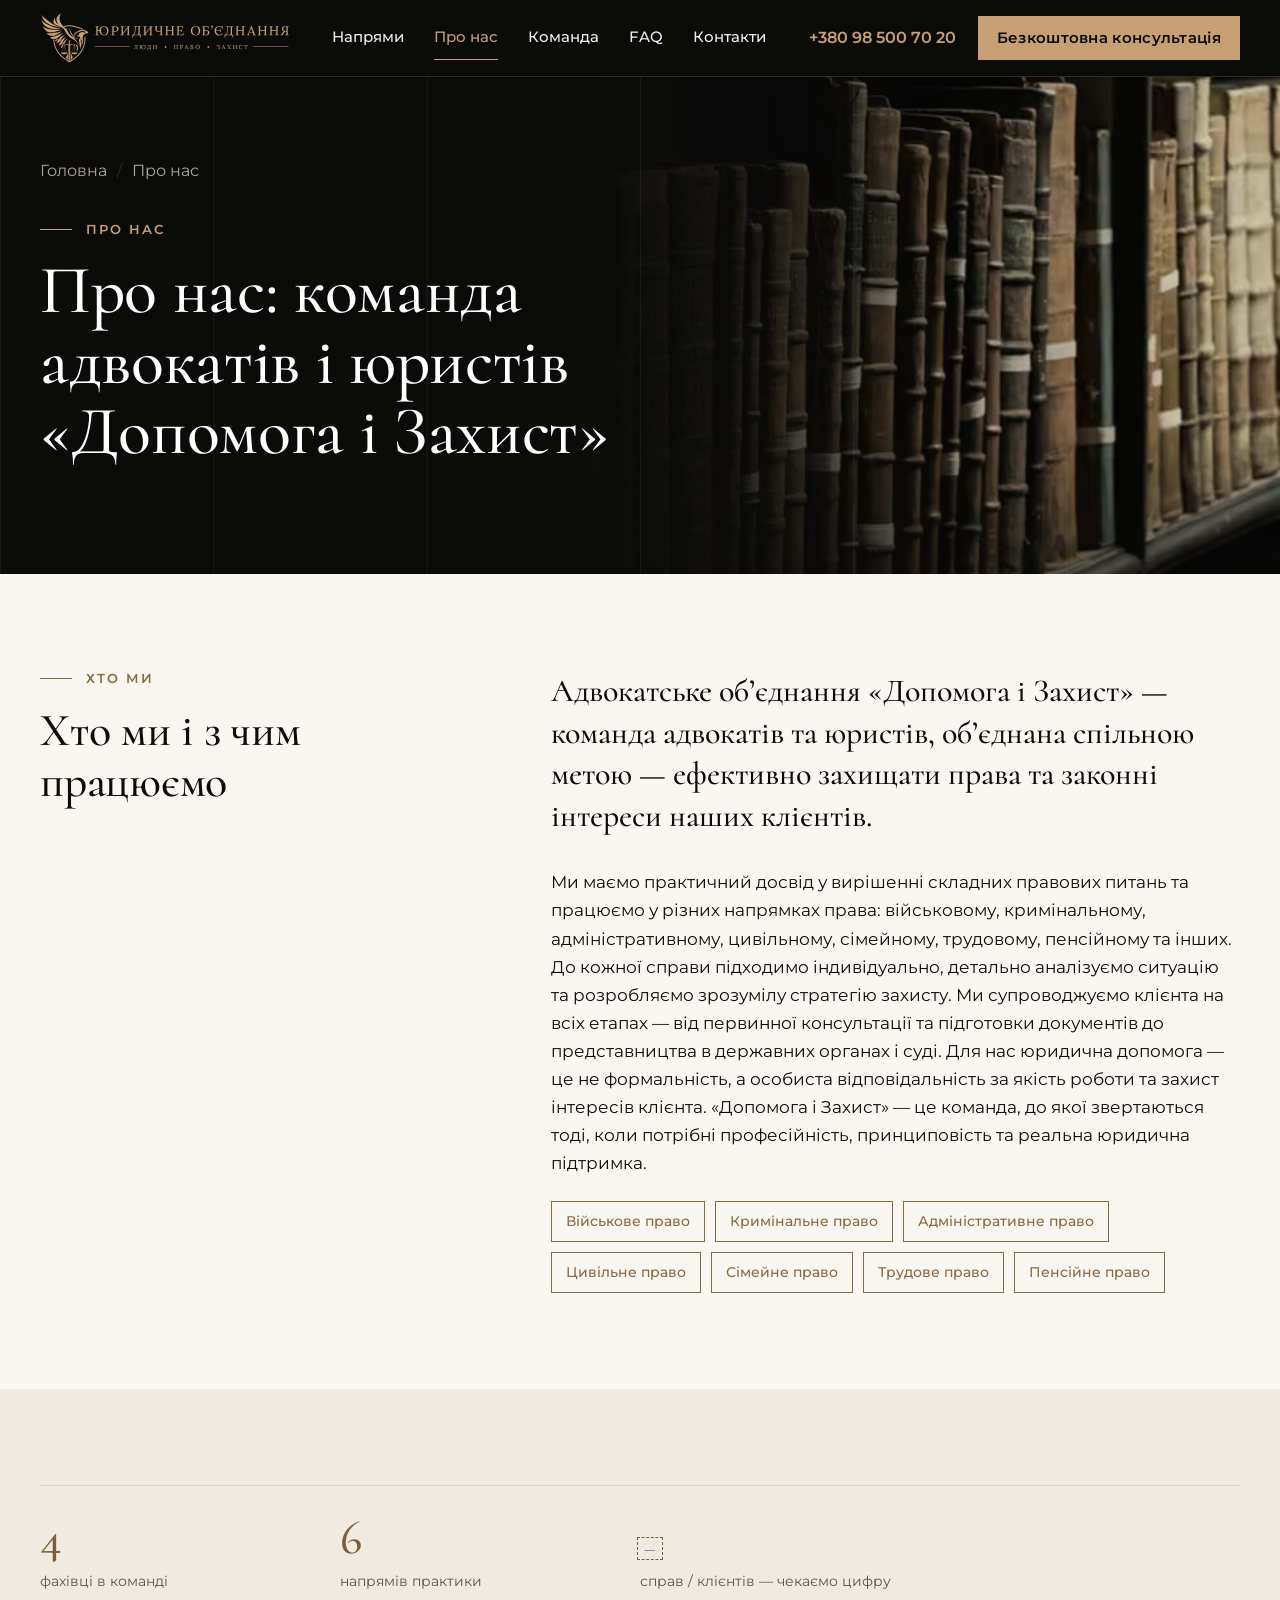
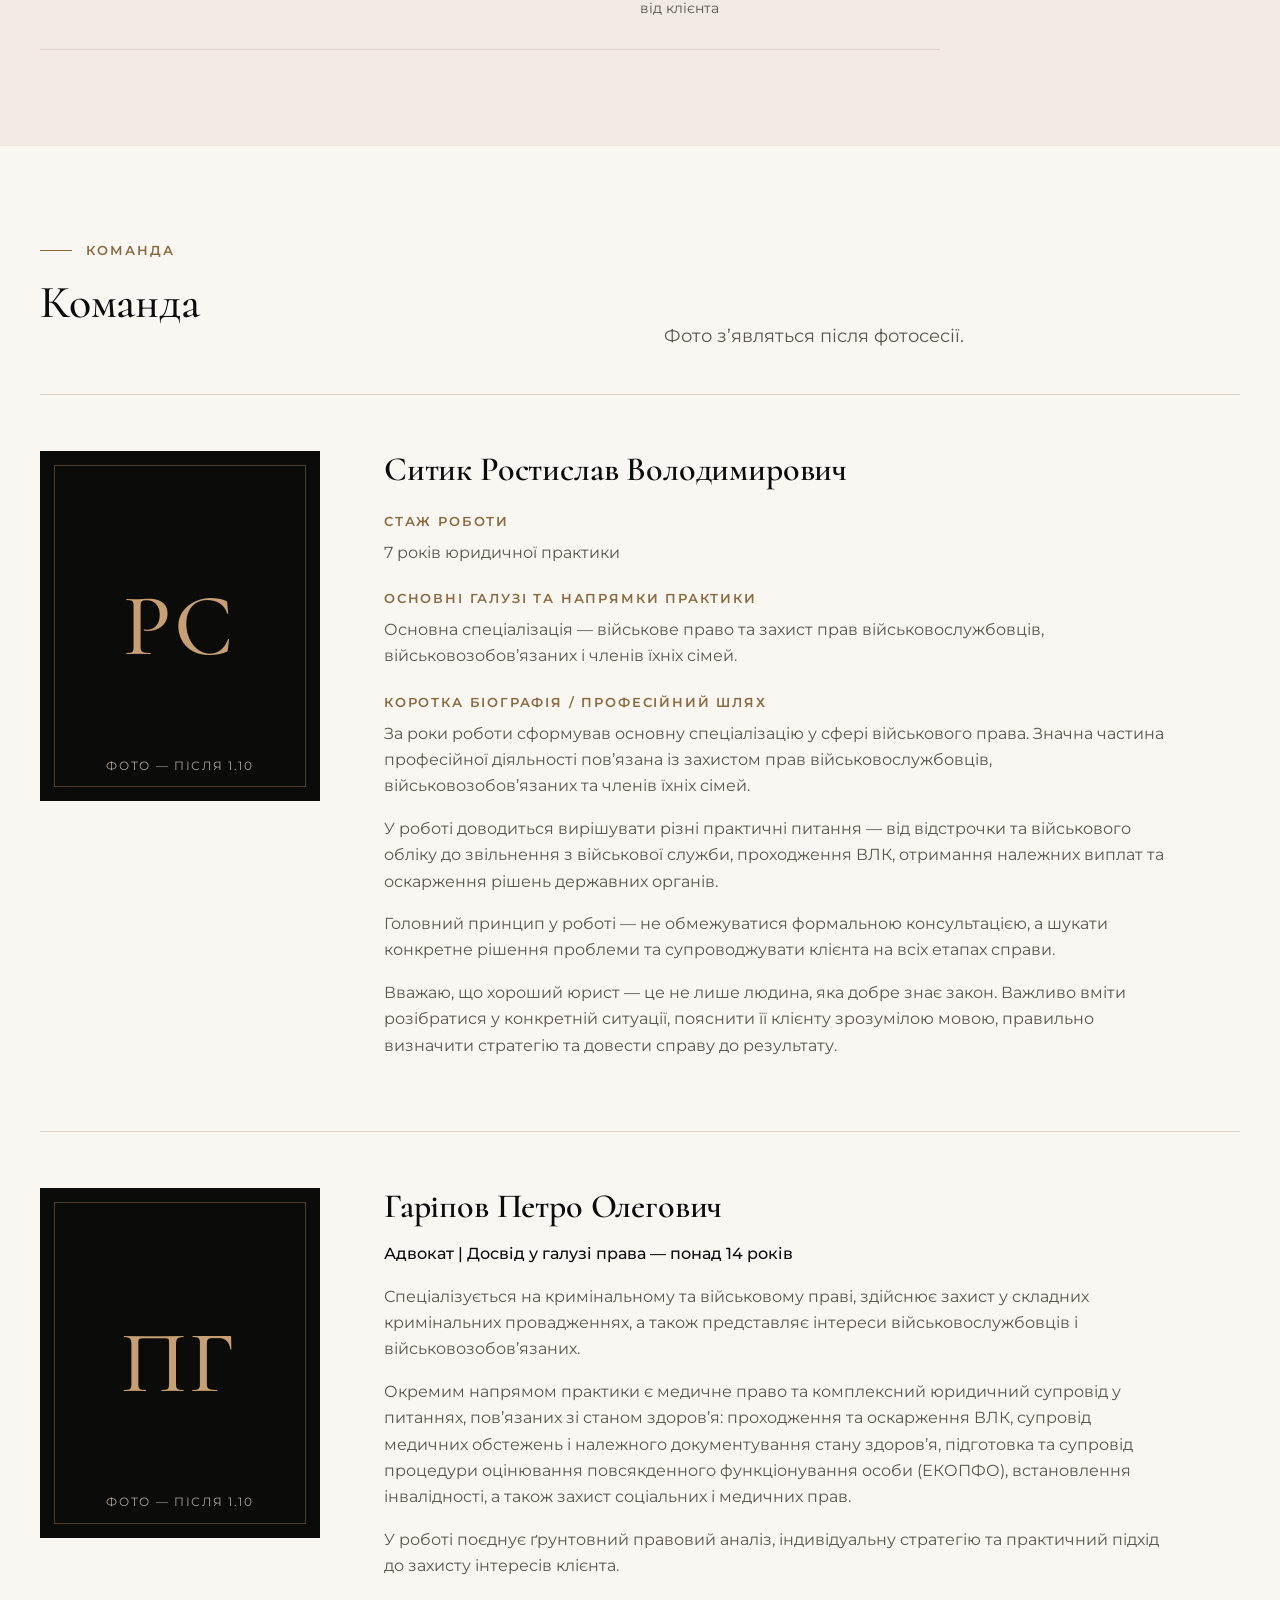
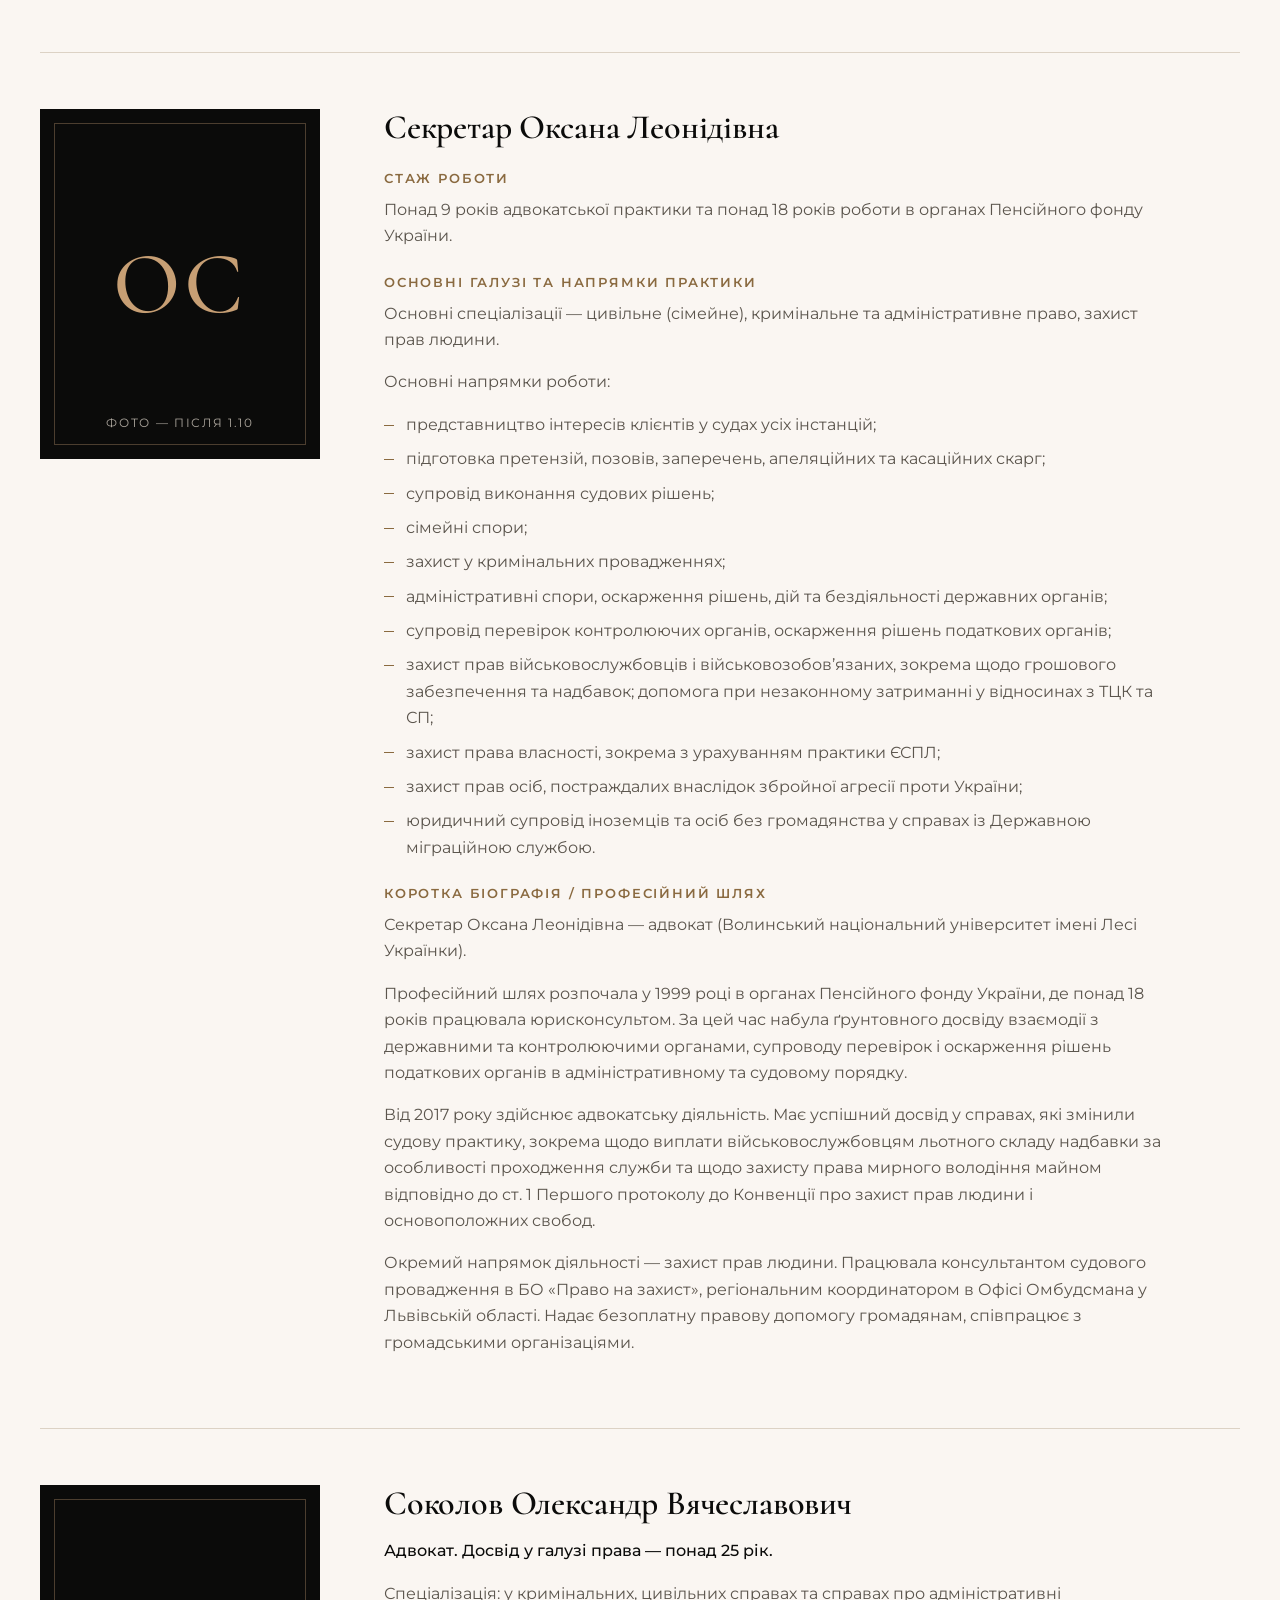
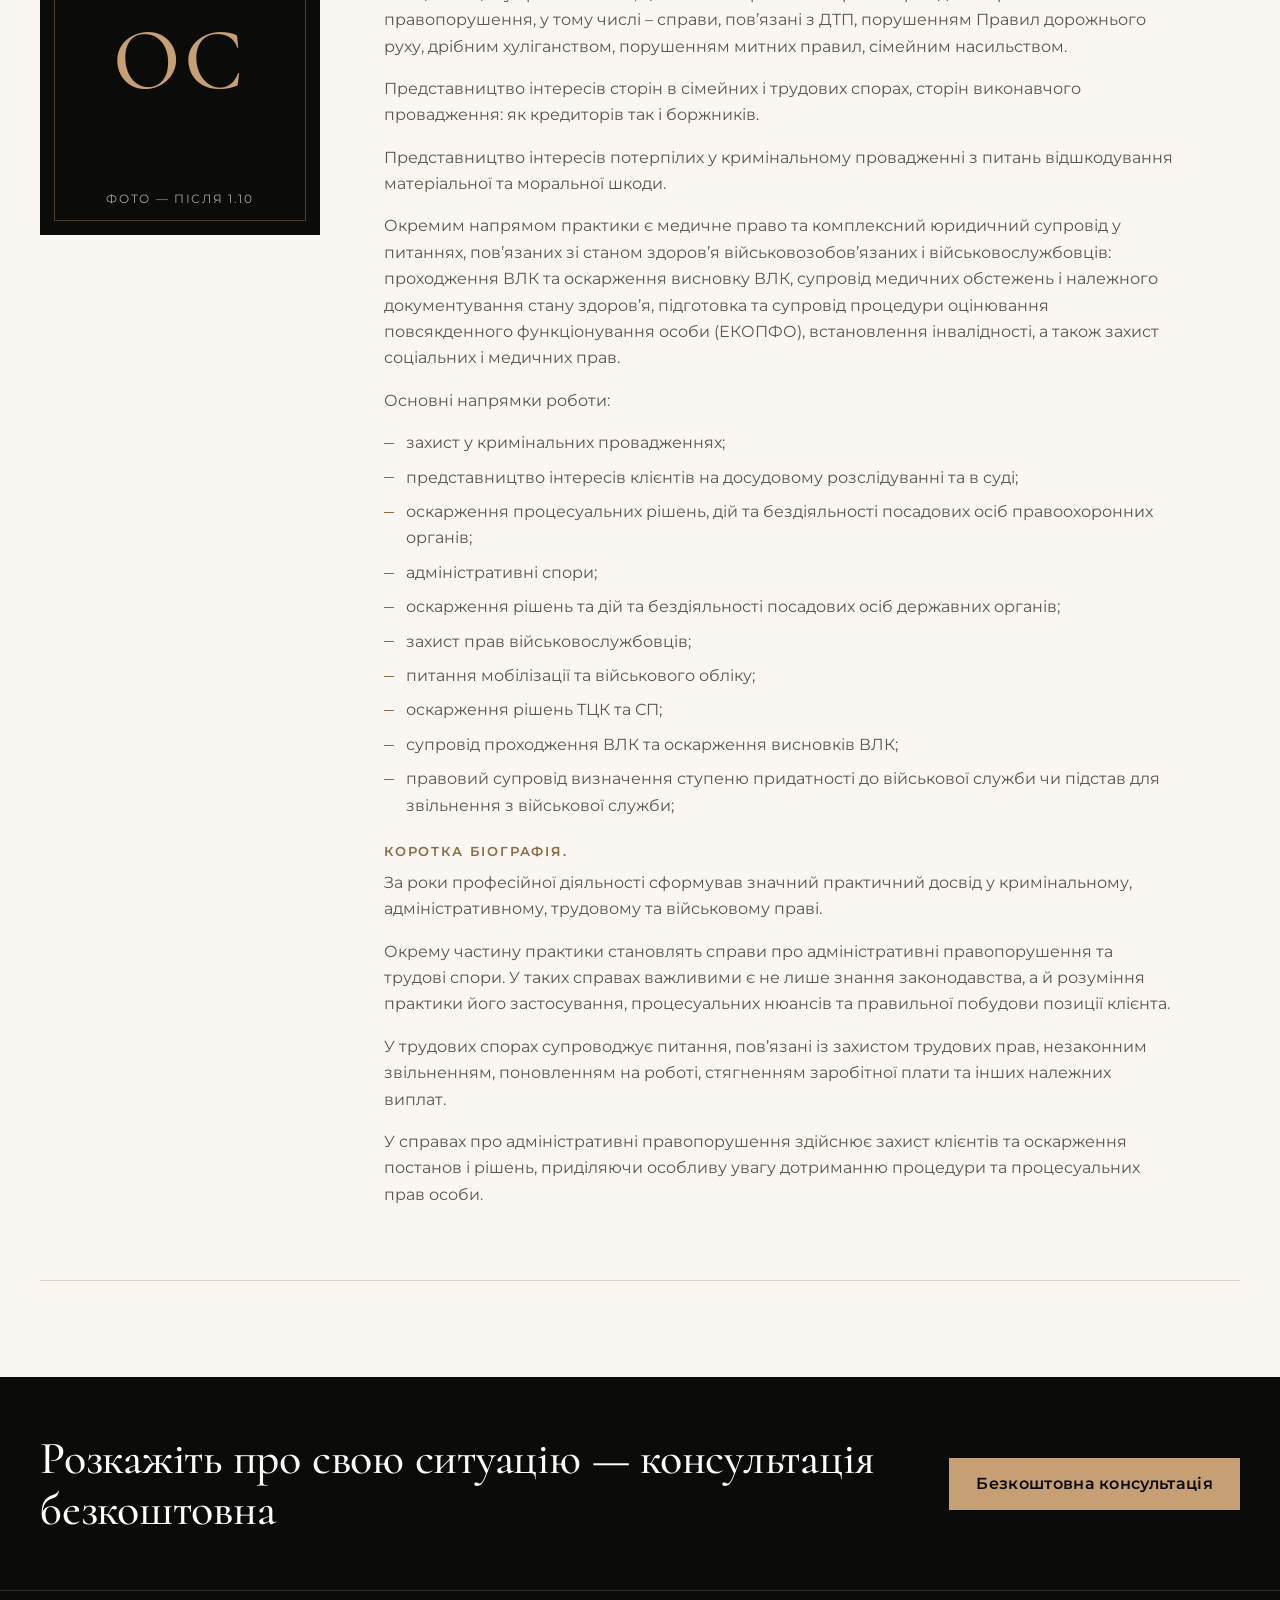
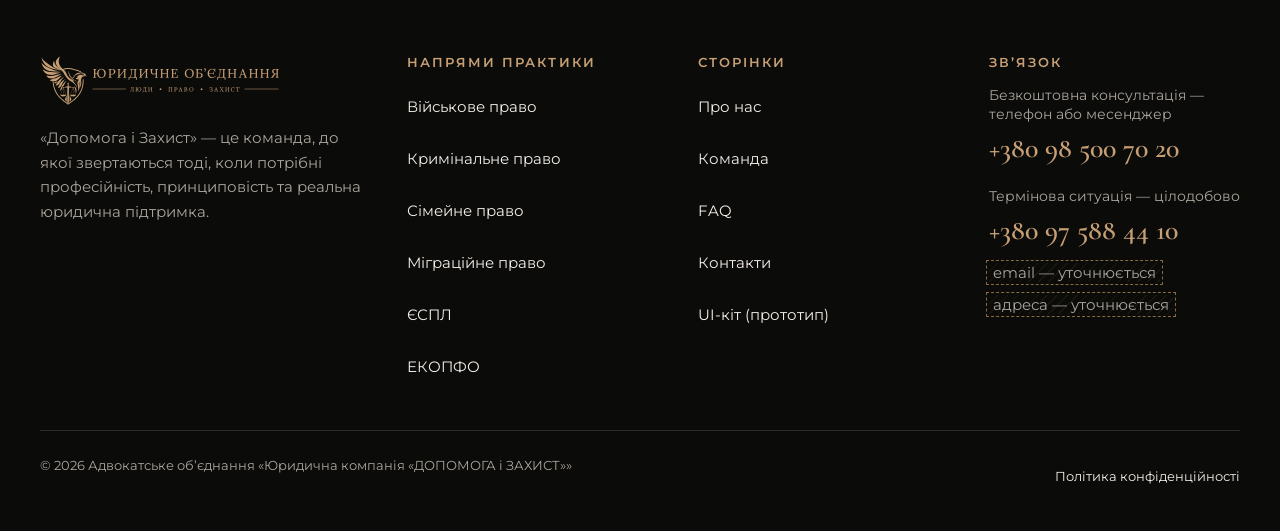
==== commit 3cf22879: "update: design r2 Co-Authored-By: Claude Opus 5.5 (1M context) <noreply@anthropic.com>" ====
--- a/prototype/about.html
+++ b/prototype/about.html
@@ -133,14 +133,14 @@
 <header class="site-header">
   <div class="container">
     <a class="brand" href="index.html"><img src="../brand/logo-horizontal-dark.svg" alt="Допомога і Захист — на головну" width="250" height="53"></a>
-    <nav class="nav" aria-label="Головне меню"><ul><li><a href="index.html#practices">Послуги</a></li><li><a href="about.html" aria-current="page">Про нас</a></li><li><a href="about.html#team">Команда</a></li><li><a href="faq.html">FAQ</a></li><li><a href="contacts.html">Контакти</a></li></ul></nav>
+    <nav class="nav" aria-label="Головне меню"><ul><li><a href="index.html#practices">Напрями</a></li><li><a href="about.html" aria-current="page">Про нас</a></li><li><a href="about.html#team">Команда</a></li><li><a href="faq.html">FAQ</a></li><li><a href="contacts.html">Контакти</a></li></ul></nav>
     <div class="header-cta">
       <a class="tel" href="tel:+380985007020">+380 98 500 70 20</a>
-      <a class="btn btn--gold" href="contacts.html#form">Безкоштовна консультація</a>
+      <a class="btn btn--gold" href="contacts.html#form" data-consult>Безкоштовна консультація</a>
     </div>
     <button class="burger" type="button" aria-expanded="false" aria-controls="mobile-nav"><span></span><span></span><span></span><span class="visually-hidden">Меню</span></button>
   </div>
-  <nav class="mobile-nav" id="mobile-nav" aria-label="Мобільне меню"><div class="mobile-nav__top"><span class="mobile-nav__title">Меню</span><button class="mobile-nav__close" type="button" aria-label="Закрити меню"><span aria-hidden="true"></span><span aria-hidden="true"></span></button></div><ul><li><a href="index.html#practices">Послуги</a></li><li><a href="about.html" aria-current="page">Про нас</a></li><li><a href="about.html#team">Команда</a></li><li><a href="faq.html">FAQ</a></li><li><a href="contacts.html">Контакти</a></li></ul><div class="mobile-nav__cta"><a class="btn btn--gold" href="contacts.html#form">Безкоштовна консультація</a><a class="tel-big" href="tel:+380985007020">+380 98 500 70 20</a></div></nav>
+  <nav class="mobile-nav" id="mobile-nav" aria-label="Мобільне меню"><div class="mobile-nav__top"><span class="mobile-nav__title">Меню</span><button class="mobile-nav__close" type="button" aria-label="Закрити меню"><span aria-hidden="true"></span><span aria-hidden="true"></span></button></div><ul><li><a href="index.html#practices">Напрями</a></li><li><a href="about.html" aria-current="page">Про нас</a></li><li><a href="about.html#team">Команда</a></li><li><a href="faq.html">FAQ</a></li><li><a href="contacts.html">Контакти</a></li></ul><div class="mobile-nav__cta"><a class="btn btn--gold" href="contacts.html#form" data-consult>Безкоштовна консультація</a><a class="tel-big" href="tel:+380985007020">+380 98 500 70 20</a></div></nav>
 </header>
 <main id="main">
 
@@ -205,7 +205,7 @@
 <section class="cta-band" aria-labelledby="cta-title">
   <div class="container">
     <h2 id="cta-title" data-draft="true">Розкажіть про свою ситуацію — консультація безкоштовна</h2>
-    <a class="btn btn--gold" href="contacts.html#form">Безкоштовна консультація</a>
+    <a class="btn btn--gold" href="contacts.html#form" data-consult>Безкоштовна консультація</a>
   </div>
 </section>
 </main>
@@ -216,8 +216,8 @@
       <p style="margin-top:20px;max-width:34ch">«Допомога і Захист» — це команда, до якої звертаються тоді, коли потрібні професійність, принциповість та реальна юридична підтримка.</p>
     </div>
     <div>
-      <h2>Практики</h2>
-      <ul><li><a href="practice.html">Військове право</a></li><li><a href="practice.html">Захист у кримінальних справах</a></li><li><a href="practice.html">Сімейне право</a></li><li><a href="practice.html">Міграційне право</a></li><li><a href="practice.html">Європейський суд з прав людини</a></li><li><a href="practice.html">ЕКОПФО (група інвалідності)</a></li></ul>
+      <h2>Напрями практики</h2>
+      <ul><li><a href="practice.html">Військове право</a></li><li><a href="practice.html">Кримінальне право</a></li><li><a href="practice.html">Сімейне право</a></li><li><a href="practice.html">Міграційне право</a></li><li><a href="practice.html">ЄСПЛ</a></li><li><a href="practice.html">ЕКОПФО</a></li></ul>
     </div>
     <div>
       <h2>Сторінки</h2>
@@ -242,6 +242,38 @@
   <a href="tel:+380985007020"><svg viewBox="0 0 24 24" fill="none" stroke="currentColor" stroke-width="1.6" aria-hidden="true"><path d="M5 3h4l2 5-2.5 1.5a11 11 0 0 0 6 6L16 13l5 2v4a2 2 0 0 1-2 2A16 16 0 0 1 3 5a2 2 0 0 1 2-2z"/></svg>Зателефонувати</a>
   <a href="contacts.html#form"><svg viewBox="0 0 24 24" fill="none" stroke="currentColor" stroke-width="1.6" aria-hidden="true"><path d="M4 5h16v11H9l-5 4z"/></svg>Написати</a>
 </nav>
+<dialog class="consult" id="consult" aria-modal="true" aria-labelledby="consult-title" aria-describedby="consult-desc">
+  <form class="consult__form" id="consult-form" action="#" method="post" data-proto novalidate>
+    <button class="consult__close" type="button" aria-label="Закрити вікно"><span aria-hidden="true"></span><span aria-hidden="true"></span></button>
+    <div class="consult__scroll">
+      <div class="consult__aside">
+        <p class="eyebrow">Заявка</p>
+        <h2 id="consult-title" tabindex="-1">Безкоштовна консультація</h2>
+        <p class="consult__lead" id="consult-desc" data-draft="true">Залиште ім’я і телефон — адвокат передзвонить і розпитає, що сталося.</p>
+        <ul class="consult__phones">
+          <li><small>Безкоштовна консультація — телефон або месенджер</small><a href="tel:+380985007020">+380 98 500 70 20</a></li>
+          <li><small>Термінова ситуація — цілодобово</small><a href="tel:+380975884410">+380 97 588 44 10</a></li>
+        </ul>
+      </div>
+      <div class="consult__body">
+        <div class="consult__service" hidden><span class="consult__service-label">Послуга</span><strong class="consult__service-name"></strong><button class="consult__service-clear" type="button">Змінити<span class="visually-hidden"> послугу</span></button><input type="hidden" name="service" value=""></div>
+        <div class="row-2">
+          <div class="field"><label for="m-name">Ім’я <span class="req" aria-hidden="true">*</span></label><input class="input" id="m-name" name="name" autocomplete="name" enterkeyhint="next" required></div>
+          <div class="field"><label for="m-phone">Телефон <span class="req" aria-hidden="true">*</span></label><input class="input" id="m-phone" name="phone" type="tel" autocomplete="tel" inputmode="tel" enterkeyhint="next" placeholder="+380" required></div>
+        </div>
+        <div class="field"><label for="m-practice">Напрям</label>
+          <select class="select" id="m-practice" name="practice"><option value="">Не знаю / інше</option><option value="Військове право">Військове право</option><option value="Кримінальне право">Кримінальне право</option><option value="Сімейне право">Сімейне право</option><option value="Міграційне право">Міграційне право</option><option value="ЄСПЛ">ЄСПЛ</option><option value="ЕКОПФО">ЕКОПФО</option></select></div>
+        <div class="field"><label for="m-msg">Коротко про ситуацію</label><textarea class="textarea" id="m-msg" name="message" rows="3" enterkeyhint="done"></textarea></div>
+        <label class="check"><input type="checkbox" name="consent" required><span data-draft="true">Погоджуюся на обробку персональних даних для зворотного зв’язку. <span class="ph">Текст згоди — уточнюється</span></span></label>
+        <p class="hint form-policy"><a href="#" data-draft="true">Політика конфіденційності</a></p>
+      </div>
+    </div>
+    <div class="consult__foot">
+      <p role="status" class="hint consult__status" aria-live="polite"></p>
+      <button class="btn btn--dark btn--block" type="submit">Надіслати заявку</button>
+    </div>
+  </form>
+</dialog>
 <script src="assets/site.js" defer></script>
 </body>
 </html>
--- a/prototype/assets/style.css
+++ b/prototype/assets/style.css
@@ -662,3 +662,194 @@
 .card__img img { display: block; width: 100%; height: 100%; object-fit: cover; transition: transform .6s ease; }
 .card:hover .card__img img, .card:active .card__img img { transform: scale(1.03); }
 @media (min-width: 1024px) { .card { min-height: 0; } }
+
+/* ======================================================================
+   Design r2 (owner feedback 30.09): hero measure, trust strip, practice-area
+   cards, team subgrid, featured case, service accordion, consult dialog
+   ====================================================================== */
+
+/* ---------- Hero: one wide text column, H1 ≤ 2 lines ≥1024, ≤ 3 lines at 360 ---------- */
+.hero h1 { font-size: clamp(30px, 3.2vw + 19px, 64px); line-height: 1.06; max-width: none; text-wrap: balance; }
+.hero .lead { max-width: 60ch; text-wrap: pretty; }
+@media (min-width: 960px) {
+  .hero > .container { grid-template-columns: minmax(0, 880px); min-height: 0; padding-top: 104px; padding-bottom: 104px; }
+  .hero h1 { max-width: none; }
+  .hero-photo { left: 48%; }
+  .hero-photo::after {
+    background:
+      linear-gradient(90deg, #0B0B0A 0%, rgba(11,11,10,.9) 18%, rgba(11,11,10,.55) 45%, rgba(11,11,10,.12) 100%),
+      linear-gradient(0deg, rgba(11,11,10,.55) 0%, rgba(11,11,10,0) 32%);
+  }
+}
+@media (max-width: 767.98px) { .hero h1 { font-size: clamp(29px, 8.6vw, 38px); } }
+
+/* Trust strip: 4 even cells, label + one short line each, never clipped */
+.trust li { display: flex; flex-direction: column; gap: 6px; font-size: 15px; line-height: 1.45; }
+.trust strong { font-size: clamp(22px, 1.4vw + 12px, 28px); }
+@media (min-width: 960px) {
+  .trust li { padding: 24px 24px 26px; }
+  .trust li span { white-space: nowrap; }
+}
+@media (max-width: 767.98px) { .trust li { font-size: 16px; padding: 18px 12px 18px 0; } .trust li:nth-child(even) { padding-left: 16px; border-left: 1px solid var(--rule-dark); } }
+
+/* ---------- Practice-area cards: equal rows, 1-line title + subtitle, 3 services, CTA pinned ---------- */
+.card { gap: 0; }
+.card__img { margin-bottom: 24px; }
+.card__head { display: grid; grid-template-columns: 1fr auto; column-gap: 16px; align-items: baseline; }
+.card__head .card__num { grid-column: 2; grid-row: 1; font-size: 40px; line-height: .9; }
+.card__head h3 { grid-column: 1; grid-row: 1; }
+.card__head .card__sub { grid-column: 1 / -1; }
+.card__head h3 { margin: 0; font-size: clamp(25px, 1vw + 16px, 30px); line-height: 1.1; }
+.card__sub { margin: 6px 0 0; font-size: 15px; line-height: 1.45; color: var(--ink-muted); }
+.card__svc { list-style: none; margin: 22px 0 0; padding: 0; border-top: 1px solid var(--rule); }
+.card__svc li { position: relative; padding: 10px 0 10px 22px; border-bottom: 1px solid var(--rule); font-size: 15px; line-height: 1.45; color: var(--ink); }
+.card__svc li::before { content: ""; position: absolute; left: 0; top: 1.3em; width: 10px; height: 1px; background: var(--bronze); }
+.card__foot { margin-top: auto; padding-top: 22px; display: flex; align-items: center; justify-content: space-between; gap: 16px; }
+.card__foot .link-more { margin: 0; padding: 0; }
+.card__count { font-size: 14px; font-weight: 600; letter-spacing: .04em; color: var(--ink-muted); white-space: nowrap; }
+.card p.card__sub { margin: 6px 0 0; }
+@media (min-width: 700px) { .card { padding: 32px 28px; } }
+@media (min-width: 1024px) { .cards { grid-template-columns: repeat(2, 1fr); } .card { padding: 36px 32px 32px; } }
+@media (min-width: 1200px) { .cards { grid-template-columns: repeat(3, 1fr); } }
+@media (max-width: 767.98px) { .card__sub, .card__svc li, .card__count { font-size: 16px; line-height: 1.5; } }
+
+/* ---------- Team: subgrid rows so photo / role / name / experience line up across cards ---------- */
+.team { row-gap: 40px; }
+.team > .member { display: grid; grid-row: span 4; grid-template-rows: subgrid; row-gap: 0; align-content: start; border-bottom: 1px solid var(--rule); padding-bottom: 20px; }
+@supports not (grid-template-rows: subgrid) { .member { grid-template-rows: auto auto auto 1fr; } }
+.member .member__role { margin: 20px 0 6px; min-height: 1.3em; }
+.member .member__name { margin: 0 0 10px; font-size: clamp(23px, 1vw + 13px, 26px); line-height: 1.15; }
+.member__surname { display: block; }
+.member .member__exp { margin: 0; }
+.member__body { display: contents; }
+
+/* ---------- Positive practice: one featured case (more cases come from the client) ---------- */
+.cases--single { grid-template-columns: 1fr !important; }
+.case--feature { padding: 36px 28px; border-left: 2px solid var(--bronze); }
+.case--feature p { font-size: 17px; line-height: 1.7; color: var(--ink); max-width: 78ch; }
+@media (min-width: 900px) { .case--feature { display: grid; grid-template-columns: 240px minmax(0, 1fr); column-gap: 48px; align-items: start; padding: 44px 48px; } .case--feature p { font-size: 18px; max-width: 68ch; } .case--feature .case__tag { line-height: 1.7; padding-top: 6px; border-top: 1px solid var(--bronze); } }
+.cases--single + .proto-note { margin-top: 16px; }
+
+/* ---------- Practice page: services accordion (each orderable) ---------- */
+.svc-list { border-top: 1px solid var(--rule); counter-reset: none; }
+.svc { border-bottom: 1px solid var(--rule); padding: 4px 0; }
+.svc > summary { list-style: none; cursor: pointer; display: grid; grid-template-columns: 36px 1fr 24px; align-items: start; column-gap: 12px; padding: 18px 0; min-height: 64px; }
+.svc > summary::-webkit-details-marker { display: none; }
+.svc__num { font-family: var(--font-display); font-weight: 600; font-size: 22px; line-height: 25px; color: var(--bronze); }
+.svc__name { margin: 0; font: 500 17px/1.45 var(--font-body); letter-spacing: 0; color: var(--ink); }
+.svc__price { display: none; font-weight: 600; font-size: 15px; line-height: 26px; white-space: nowrap; color: var(--ink); }
+.svc__icon { position: relative; width: 24px; height: 25px; justify-self: end; }
+.svc__icon::before, .svc__icon::after { content: ""; position: absolute; left: 5px; right: 5px; top: 50%; height: 1.5px; background: var(--bronze); transition: transform .2s ease; }
+.svc__icon::after { transform: rotate(90deg); }
+.svc[open] .svc__icon::after { transform: rotate(0deg); }
+.svc > summary:hover .svc__name { color: var(--bronze); }
+.svc[open] > summary .svc__name { font-weight: 600; }
+.svc__body { display: grid; gap: 24px; padding: 4px 0 32px 48px; }
+.svc__col h4 { font: 600 13px/1.3 var(--font-body); letter-spacing: .14em; text-transform: uppercase; color: var(--bronze); margin: 0 0 12px; }
+.svc__col ul { list-style: none; display: grid; gap: 10px; }
+.svc__col li { position: relative; padding-left: 22px; color: var(--ink-muted); line-height: 1.6; }
+.svc__col li::before { content: ""; position: absolute; left: 0; top: .8em; width: 10px; height: 1px; background: var(--bronze); }
+.svc__order { display: flex; flex-wrap: wrap; align-items: center; justify-content: space-between; gap: 12px 24px; padding-top: 20px; border-top: 1px solid var(--rule); }
+.svc__price-line { margin: 0; font-weight: 600; }
+.svc__order .btn { min-width: 200px; }
+.draft-only { display: none; }
+html.draft-mode .draft-only { display: block; margin: 12px 0 0; font-size: 13px; color: var(--ink-muted); border-left: 2px solid var(--bronze); padding: 2px 0 2px 10px; }
+@media (min-width: 768px) {
+  .svc > summary { grid-template-columns: 56px 1fr auto 24px; column-gap: 24px; min-height: 72px; }
+  .svc__num { font-size: 26px; line-height: 26px; }
+  .svc__icon { height: 26px; }
+  .svc__name { font-size: 18px; }
+  .svc__price { display: block; }
+  .svc__body { grid-template-columns: 1fr 1fr; column-gap: 48px; padding: 4px 48px 36px 80px; }
+  .svc__body > .svc__col:only-of-type { grid-column: 1 / -1; max-width: 60ch; }
+  .svc__order { grid-column: 1 / -1; }
+  .svc__order .svc__price-line { visibility: visible; }
+}
+@media (max-width: 767.98px) { .svc__body { padding-left: 0; } .svc__order .btn { width: 100%; } .svc__col h4 { font-size: 14px; } html.draft-mode .draft-only { font-size: 16px; } }
+.svc > summary:active .svc__name { color: var(--bronze); }
+@media (hover: none) { .svc > summary:hover .svc__name { color: var(--ink); } }
+
+/* ---------- Consult dialog: centered two-panel modal (≥768), bottom sheet (<768) ---------- */
+html.modal-open body { position: fixed; left: 0; right: 0; width: 100%; padding-right: var(--sbw, 0px); }
+.consult { padding: 0; border: 0; border-top: 3px solid var(--gold); border-radius: 0; background: var(--paper); color: var(--ink); overflow: hidden;
+  width: min(920px, calc(100vw - 48px)); max-width: none; max-height: min(calc(100vh - 48px), 760px); box-shadow: 0 30px 90px rgba(0,0,0,.45); }
+.consult[open] { display: flex; }
+.consult::backdrop { background: rgba(11,11,10,.74); }
+.consult__form { position: relative; display: flex; flex-direction: column; flex: 1 1 auto; min-height: 0; min-width: 0; }
+.consult__scroll { flex: 1 1 auto; min-height: 0; overflow-y: auto; overscroll-behavior: contain; display: flex; flex-direction: column; }
+.consult__aside { background: var(--black); color: var(--on-dark); --bronze: var(--gold); padding: 26px 76px 22px 20px; }
+.consult__aside .eyebrow { margin-bottom: 10px; color: var(--gold); }
+.consult__aside h2 { margin: 0; color: #FFFFFF; font-size: clamp(27px, 1.6vw + 20px, 38px); line-height: 1.08; outline: none; }
+.consult__lead { margin: 12px 0 0; color: var(--on-dark-muted); font-size: 16px; line-height: 1.55; }
+.consult__phones { list-style: none; display: grid; border-top: 1px solid var(--rule-dark); }
+.consult__phones li { display: grid; padding: 12px 0; border-bottom: 1px solid var(--rule-dark); }
+.consult__phones small { font-size: 14px; line-height: 1.4; color: var(--on-dark-muted); }
+.consult__phones a { font-family: var(--font-display); font-weight: 600; font-size: 28px; line-height: 1.1; color: var(--gold); text-decoration: none; white-space: nowrap; display: inline-flex; align-items: center; min-height: 44px; justify-self: start; }
+.consult__phones a:hover, .consult__phones a:active { color: var(--on-dark); }
+.consult__aside :focus-visible { outline-color: var(--gold); }
+.consult__body { display: grid; gap: 18px; padding: 22px 20px 20px; align-content: start; }
+.consult__body .row-2 { display: grid; gap: 18px; }
+.consult .textarea { min-height: 96px; }
+.consult .form-policy { margin: -8px 0 0; }
+.consult__service { display: flex; flex-wrap: wrap; align-items: center; gap: 0 12px; padding: 10px 14px; background: var(--sand); border-left: 2px solid var(--bronze-deep); }
+.consult__service[hidden] { display: none; }
+.consult__service-label { flex-basis: 100%; font-size: 12px; font-weight: 600; letter-spacing: .14em; text-transform: uppercase; color: var(--bronze-deep); }
+.consult__service-name { flex: 1 1 180px; font-weight: 600; line-height: 1.45; display: -webkit-box; -webkit-box-orient: vertical; -webkit-line-clamp: 2; line-clamp: 2; overflow: hidden; }
+.consult__service-clear { background: none; border: 0; padding: 0 2px; min-height: 44px; min-width: 44px; font: 600 15px/1 var(--font-body); color: var(--bronze-deep); text-decoration: underline; text-underline-offset: 3px; cursor: pointer; }
+.consult__foot { flex: none; display: grid; gap: 8px; padding: 12px 20px calc(14px + env(safe-area-inset-bottom, 0px)); border-top: 1px solid var(--rule); background: var(--paper); }
+.consult__status { margin: 0; font-size: 16px; color: var(--ink-muted); }
+.consult__status:empty { display: none; }
+.consult__close { position: absolute; top: 14px; right: 12px; z-index: 2; width: 48px; height: 48px; background: var(--black); border: 1px solid var(--rule-dark); cursor: pointer; }
+.consult__close span { position: absolute; left: 13px; right: 13px; top: 50%; height: 1.5px; background: var(--gold); }
+.consult__close span:nth-child(1) { transform: rotate(45deg); }
+.consult__close span:nth-child(2) { transform: rotate(-45deg); }
+.consult__close:hover, .consult__close:active { border-color: var(--gold); }
+.consult__close:focus-visible { outline: 2px solid var(--gold); outline-offset: 2px; }
+.consult :focus-visible { outline-width: 2px; }
+.consult[open] { animation: consult-in .22s ease-out; }
+.consult[open]::backdrop { animation: consult-fade .22s ease-out; }
+@keyframes consult-in { from { opacity: 0; transform: translateY(12px); } to { opacity: 1; transform: none; } }
+@keyframes consult-fade { from { opacity: 0; } to { opacity: 1; } }
+/* phone: bottom sheet; title/lead on top, fields, phones last, submit pinned */
+@media (max-width: 767.98px) {
+  .consult { width: 100%; max-width: 100%; margin: auto 0 var(--kb, 0px); max-height: calc(100vh - 16px); max-height: calc(var(--vvh, 100dvh) - 16px); }
+  .consult__aside { display: contents; }
+  .consult__scroll { background: var(--paper); }
+  .consult__scroll > .consult__aside > .eyebrow, .consult__aside h2, .consult__lead { background: var(--black); padding-left: 20px; padding-right: 76px; }
+  .consult__aside .eyebrow { order: 0; margin: 0; padding-top: 22px; padding-bottom: 8px; }
+  .consult__aside h2 { order: 1; font-size: 27px; }
+  .consult__lead { order: 2; margin: 0; padding-top: 8px; padding-bottom: 18px; }
+  .consult__body { order: 3; }
+  .consult__phones { order: 4; margin: 0 20px 20px; background: var(--black); padding: 4px 16px; border-top: 0; }
+  .consult__phones li:last-child { border-bottom: 0; }
+  .consult__phones small { font-size: 16px; }
+  .consult__close { top: 12px; right: 12px; }
+  .consult__service-label { font-size: 13px; }
+  .consult__service-clear { font-size: 16px; }
+  .consult .check { font-size: 16px; }
+  .consult[open] { animation-name: sheet-in; }
+}
+@keyframes sheet-in { from { transform: translateY(40px); opacity: .6; } to { transform: none; opacity: 1; } }
+/* desktop / tablet: dark info panel left, form right */
+@media (min-width: 768px) {
+  .consult__form { display: grid; grid-template-columns: 300px minmax(0, 1fr); grid-template-rows: minmax(0, 1fr) auto; }
+  .consult__scroll { display: contents; }
+  .consult__aside { grid-column: 1; grid-row: 1 / span 2; display: flex; flex-direction: column; padding: 36px 32px 28px; overflow-y: auto; }
+  .consult__lead { margin-top: 16px; }
+  .consult__phones { margin-top: auto; padding-top: 24px; border-top: 0; }
+  .consult__phones li { border-bottom: 0; border-top: 1px solid var(--rule-dark); }
+  .consult__body { grid-column: 2; grid-row: 1; min-height: 0; overflow-y: auto; overscroll-behavior: contain; padding: 36px 36px 20px; padding-right: 84px; }
+  .consult__body .row-2 { grid-template-columns: 1fr 1fr; }
+  .consult__foot { grid-column: 2; grid-row: 2; padding: 16px 36px 28px; border-top: 1px solid var(--rule); }
+  .consult__foot .btn { justify-self: start; min-width: 240px; width: auto; }
+  .consult__close { top: 20px; right: 20px; background: var(--paper); border-color: var(--rule); }
+  .consult__close span { background: var(--ink); }
+  .consult__close:hover, .consult__close:active { border-color: var(--bronze); }
+  .consult__close:focus-visible { outline-color: var(--bronze); }
+}
+@media (min-width: 768px) and (max-width: 899.98px) { .consult__form { grid-template-columns: 250px minmax(0, 1fr); } .consult__aside { padding: 28px 24px; } .consult__phones a { font-size: 24px; } .consult__body .row-2 { grid-template-columns: 1fr; } }
+@media (prefers-reduced-motion: reduce) { .consult[open], .consult[open]::backdrop { animation: none; } }
+@media (min-width: 1024px) and (max-width: 1199.98px) { .team { grid-template-columns: repeat(2, 1fr); } }
+@media (min-width: 1200px) { .member .member__name { font-size: 24px; } }
+/* shorter mobile H1 lifts the phone/lead into the brighter part of the photo: slightly denser veil */
+@media (max-width: 959.98px) { .hero .hero-photo::after { background: linear-gradient(180deg, rgba(11,11,10,.86) 0%, rgba(11,11,10,.85) 55%, rgba(11,11,10,.8) 100%); } }
